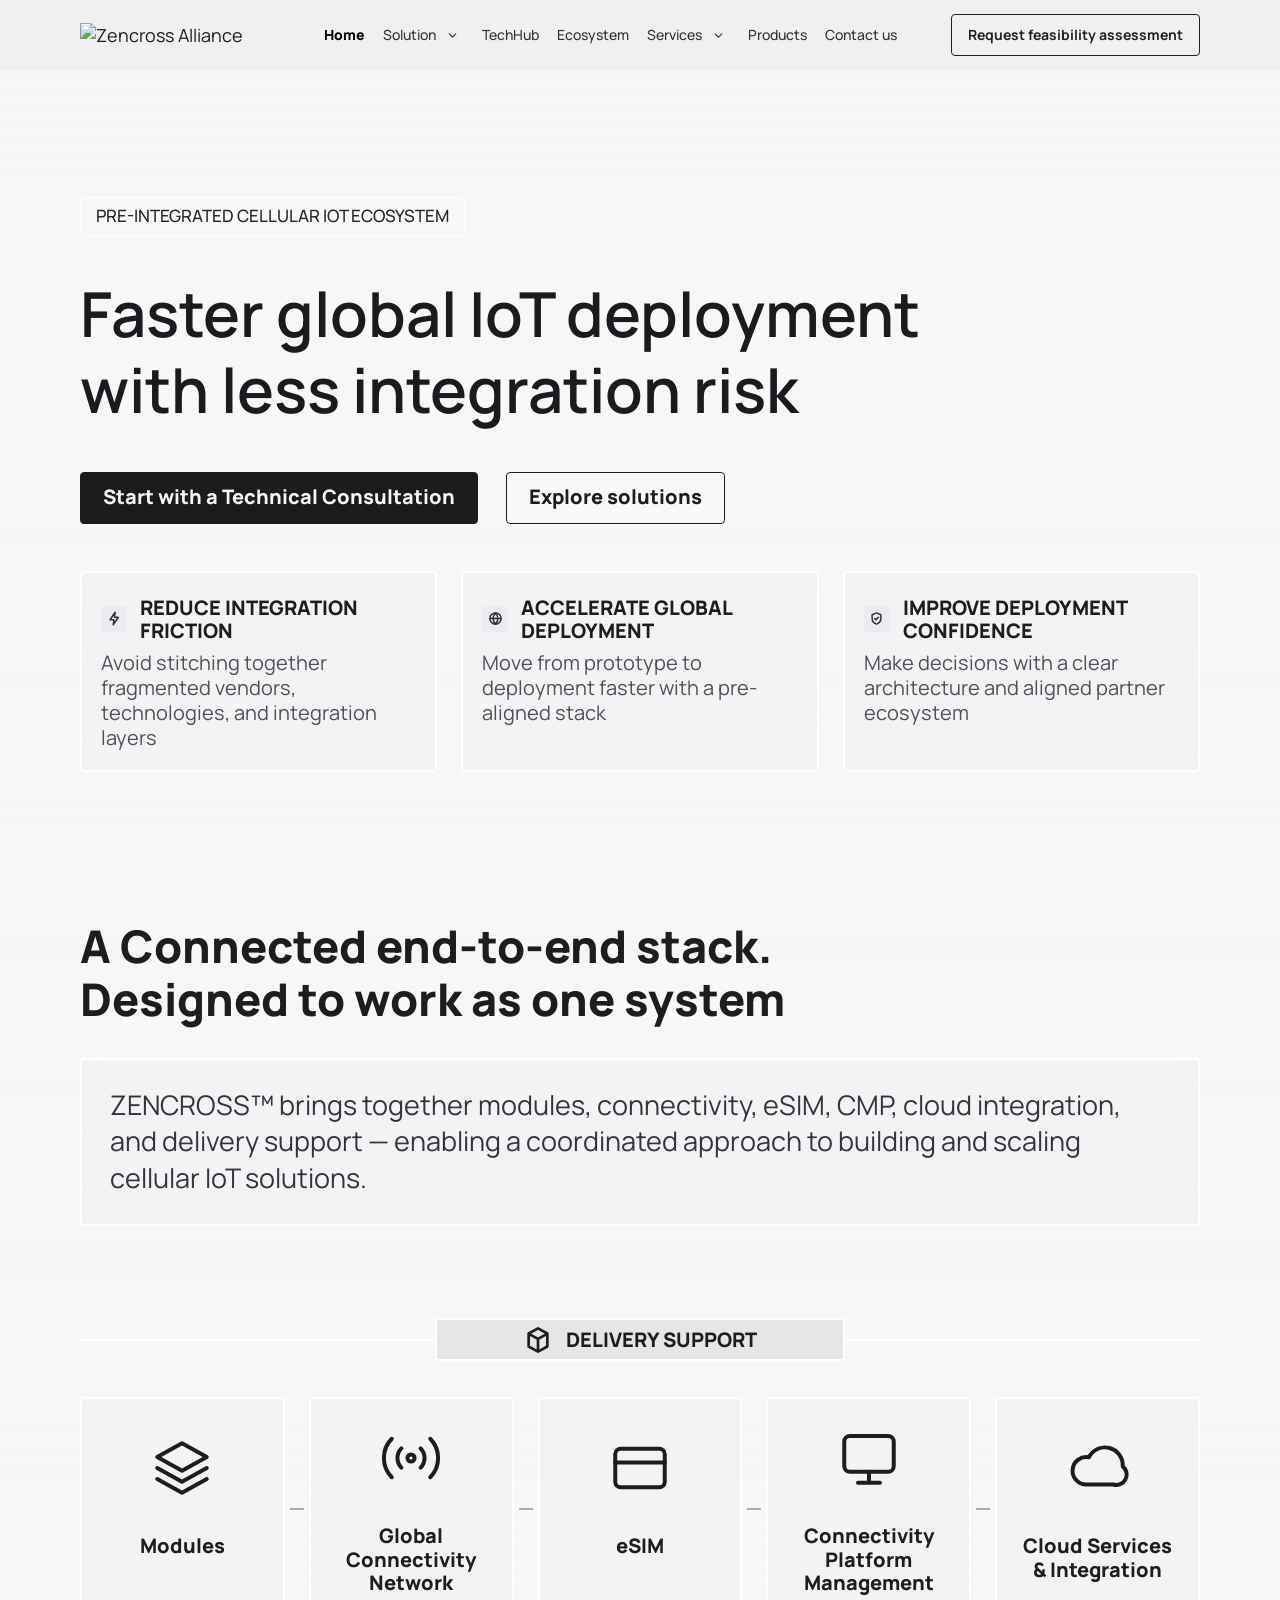
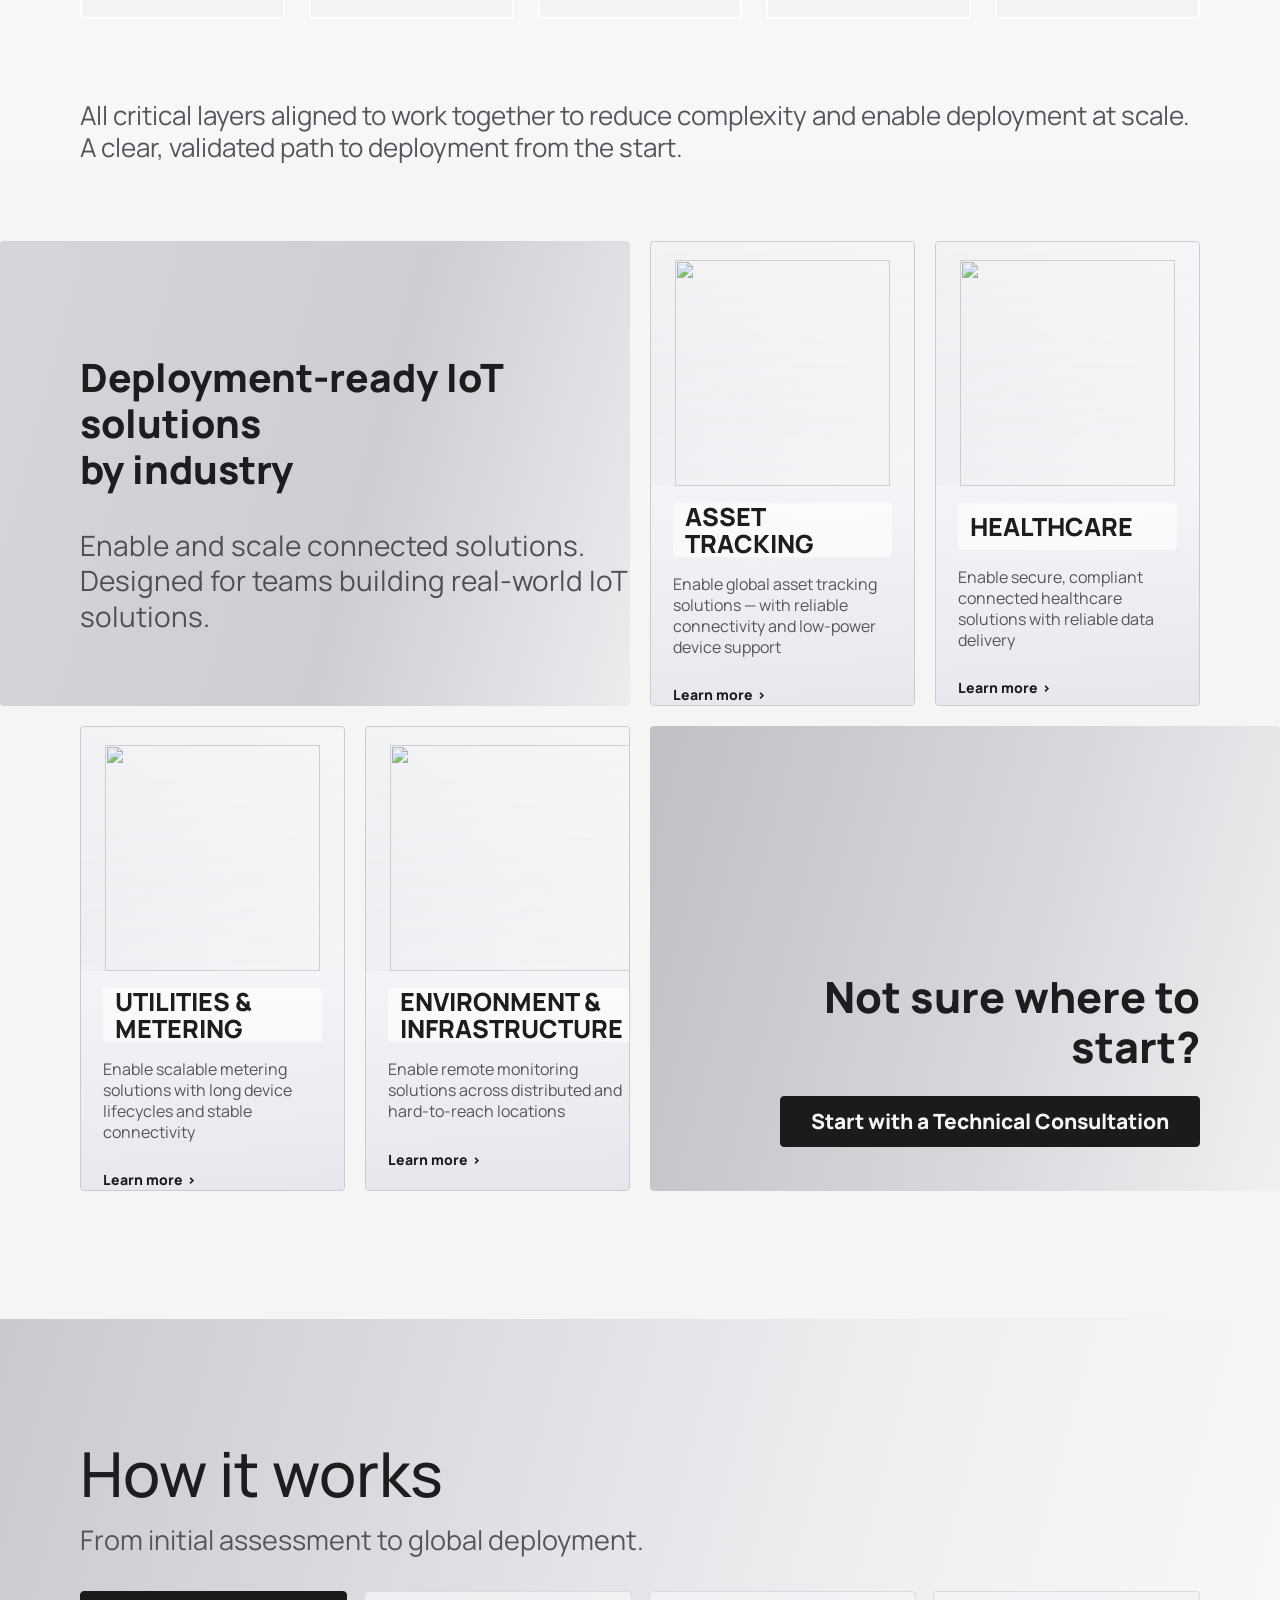
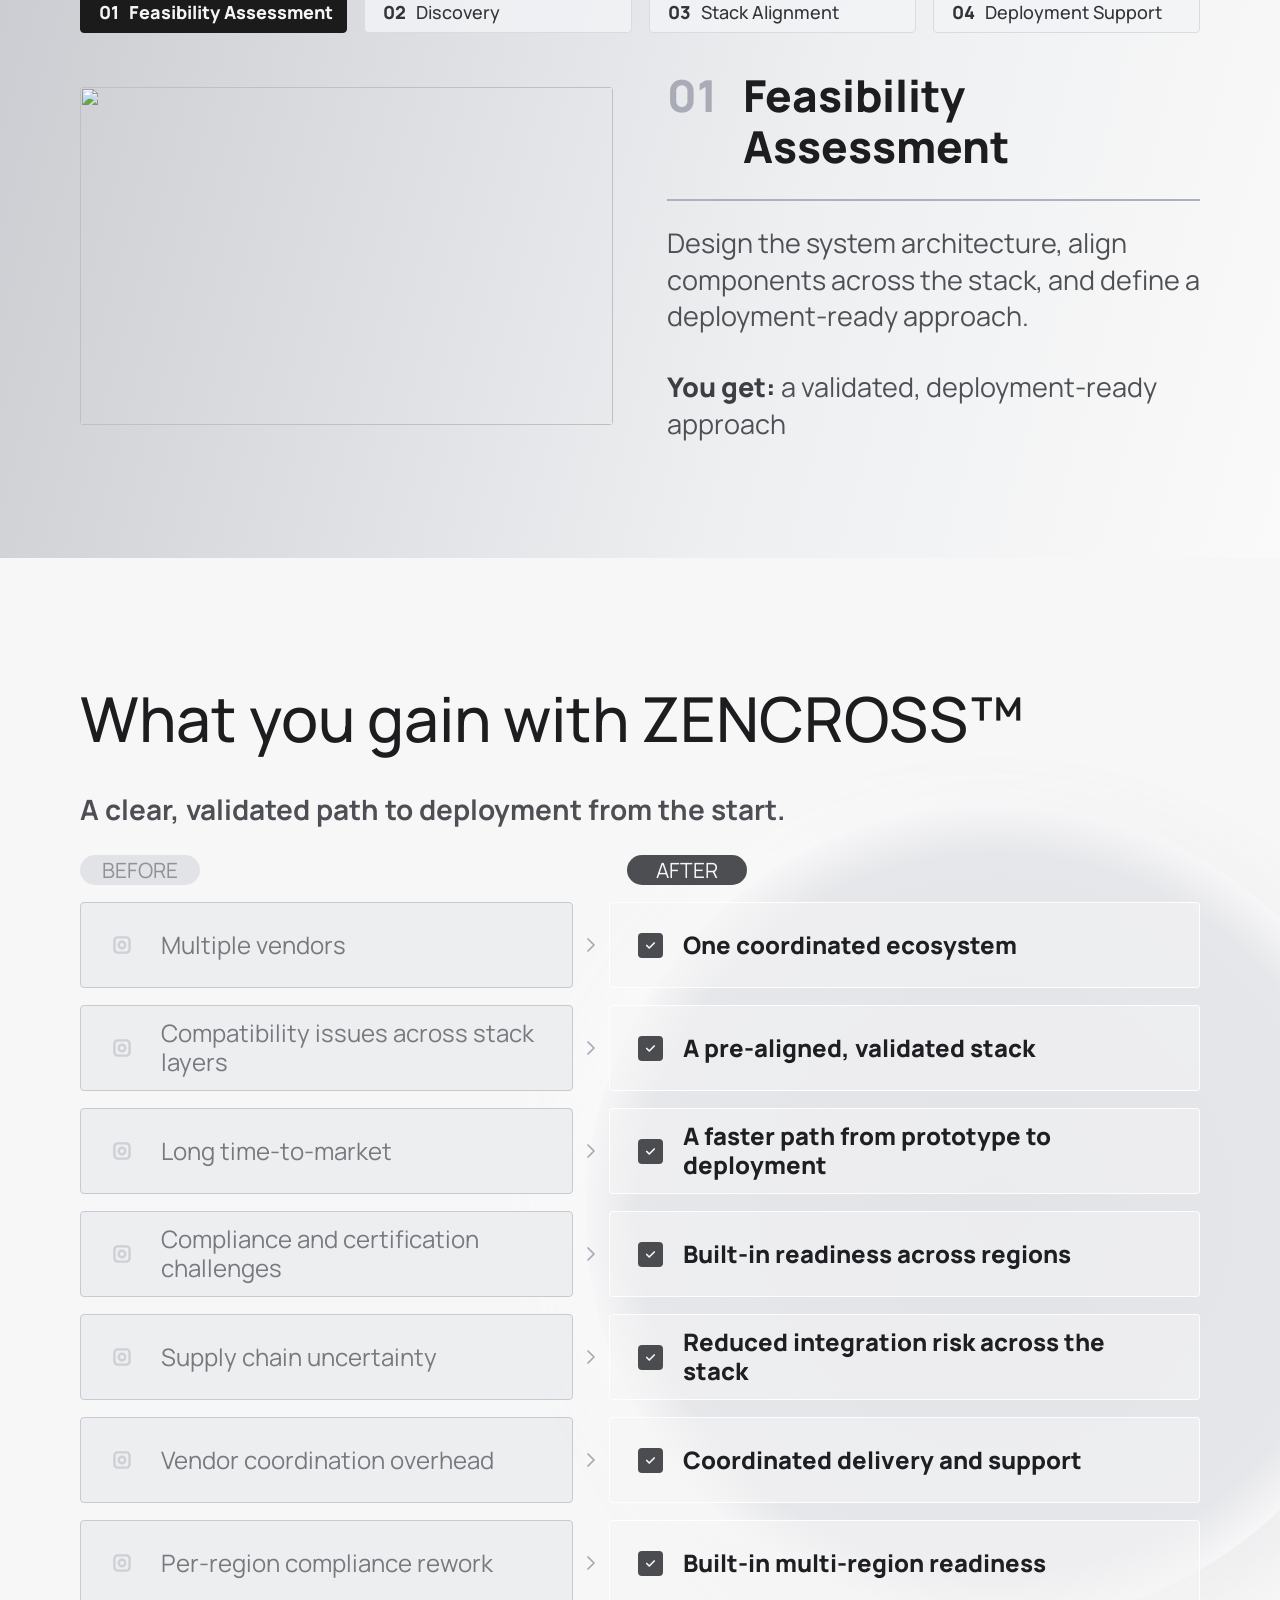
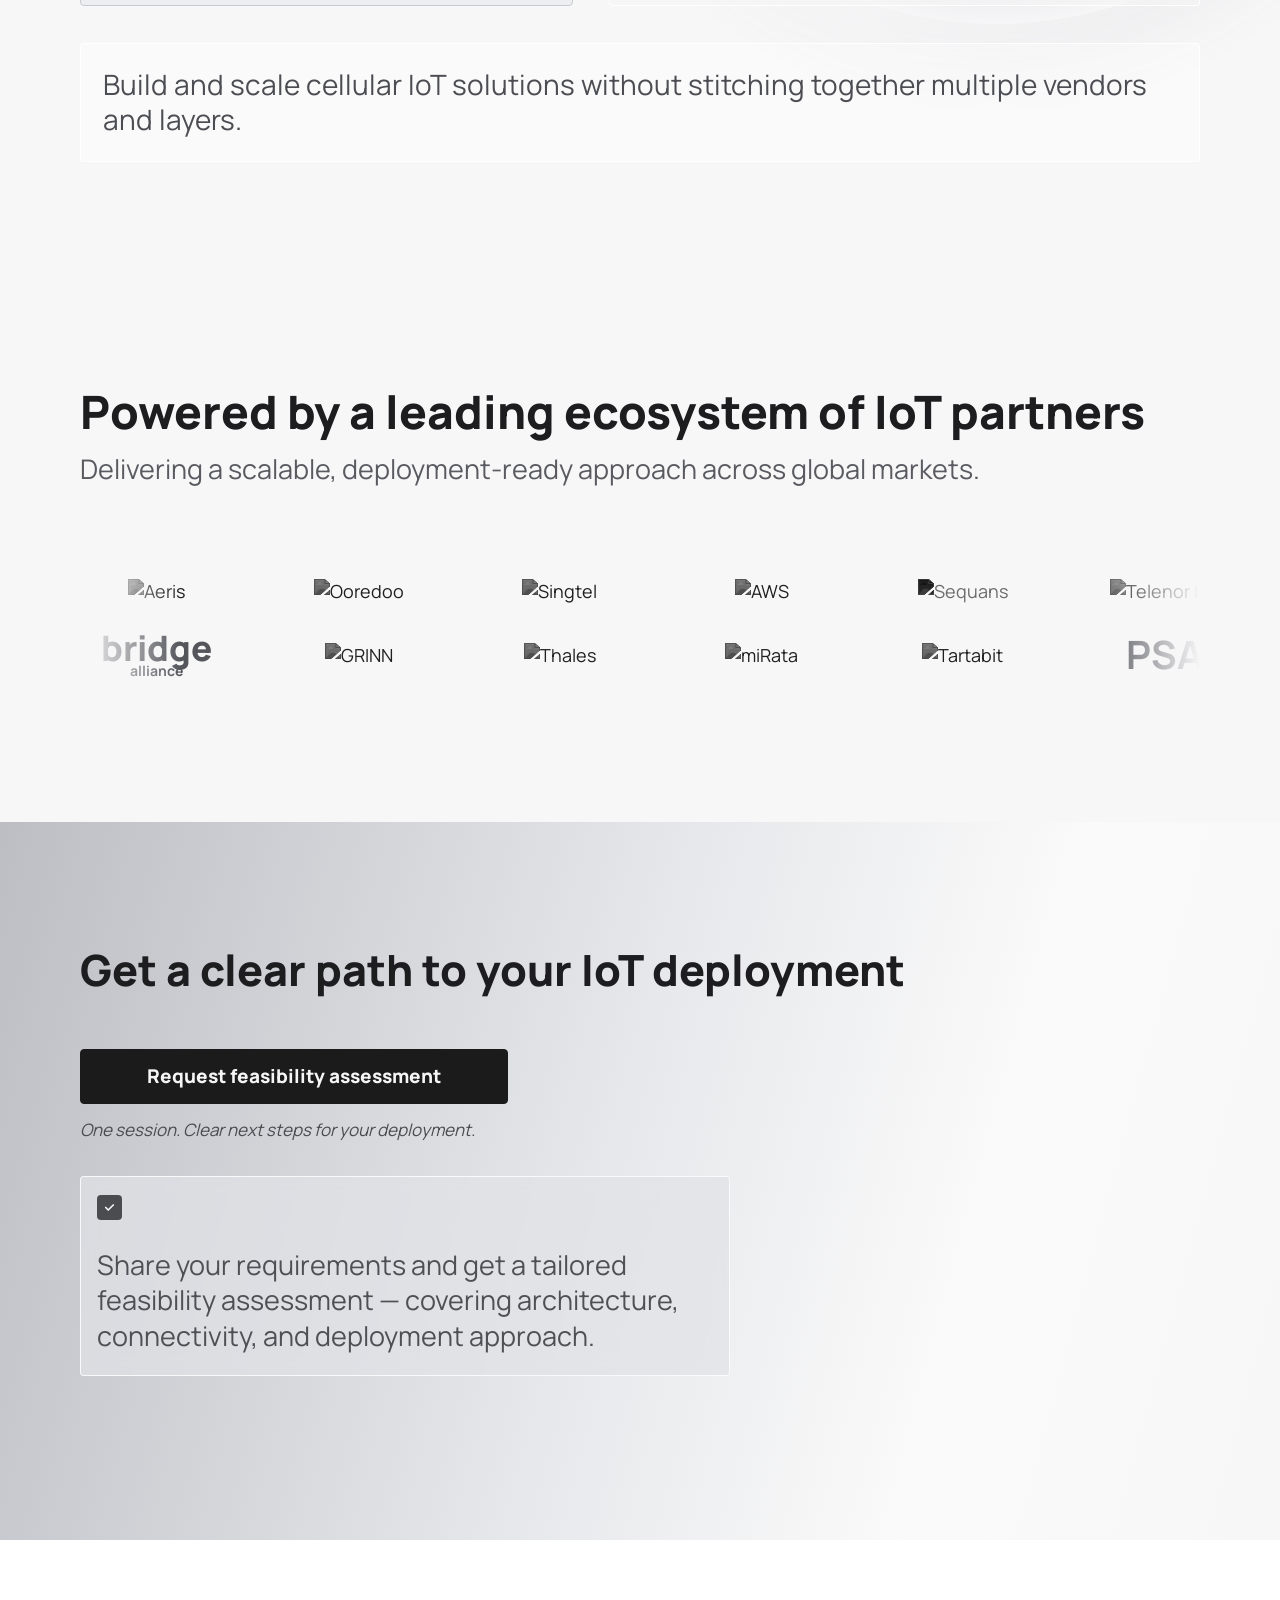
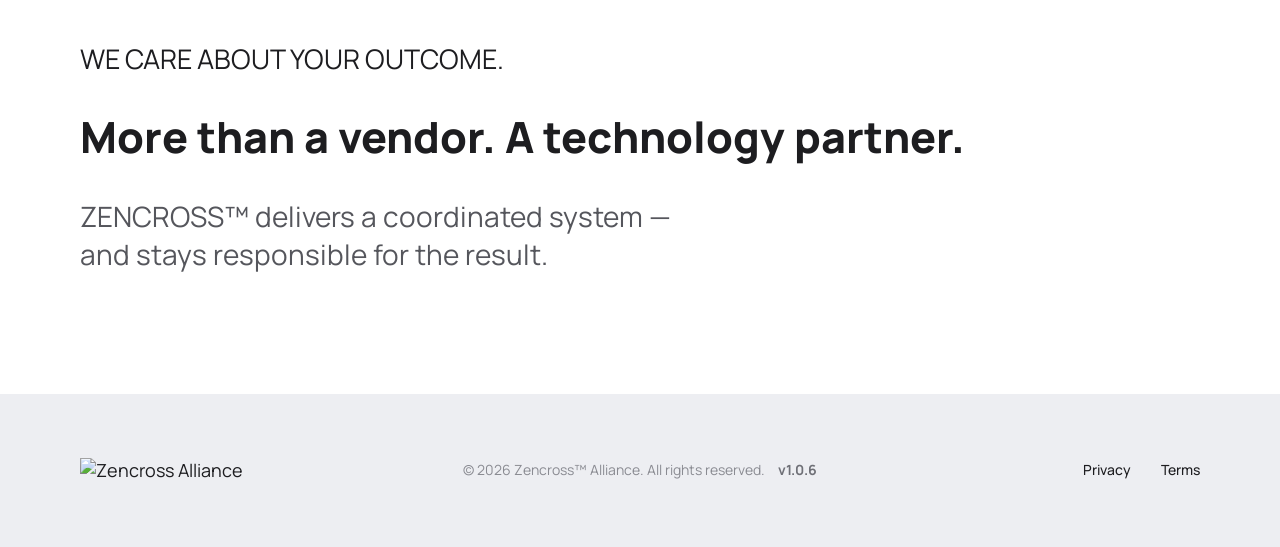
==== index.html @ 69fc6dbd "Add files via upload" ====
<!doctype html>
<html lang="en">
  <head>
    <meta charset="utf-8">
    <meta name="viewport" content="width=device-width, initial-scale=1">
    <title>Zencross Alliance</title>
    <meta
      name="description"
      content="Pre-integrated cellular IoT ecosystem for faster global deployment with less integration risk."
    >
    <link rel="preconnect" href="https://fonts.googleapis.com">
    <link rel="preconnect" href="https://fonts.gstatic.com" crossorigin>
    <link
      href="https://fonts.googleapis.com/css2?family=Manrope:wght@400;500;600;700;800&display=swap"
      rel="stylesheet"
    >
    <link rel="icon" type="image/png" href="images/favicon.fb209ea31b.png">
    <link rel="apple-touch-icon" href="images/favicon.fb209ea31b.png">
    <link rel="stylesheet" href="styles.e7c7b05d5d.css">
  </head>
  <body>
    <svg class="svg-sprite" aria-hidden="true" focusable="false">
      <symbol id="icon-chevron-down" viewBox="0 0 24 24">
        <path d="m6 9 6 6 6-6"></path>
      </symbol>
      <symbol id="icon-chevron-right" viewBox="0 0 24 24">
        <path d="m9 18 6-6-6-6"></path>
      </symbol>
      <symbol id="icon-bolt" viewBox="0 0 24 24">
        <path d="M13 2 5 14h6l-1 8 8-12h-6l1-8Z"></path>
      </symbol>
      <symbol id="icon-globe" viewBox="0 0 24 24">
        <circle cx="12" cy="12" r="9"></circle>
        <path d="M3 12h18M12 3c2.5 2.5 3.7 5.5 3.7 9S14.5 18.5 12 21c-2.5-2.5-3.7-5.5-3.7-9S9.5 5.5 12 3Z"></path>
      </symbol>
      <symbol id="icon-shield-check" viewBox="0 0 24 24">
        <path d="M12 3 19 6v6c0 4.4-2.8 7.5-7 9-4.2-1.5-7-4.6-7-9V6l7-3Z"></path>
        <path d="m9 12 2 2 4-4"></path>
      </symbol>
      <symbol id="icon-package" viewBox="0 0 24 24">
        <path d="m12 2 8 4.4v11.2L12 22l-8-4.4V6.4L12 2Z"></path>
        <path d="m4.5 7 7.5 4 7.5-4M12 11v10"></path>
      </symbol>
      <symbol id="icon-layers" viewBox="0 0 24 24">
        <path d="m12 3 9 5-9 5-9-5 9-5Z"></path>
        <path d="m3 12 9 5 9-5M3 16l9 5 9-5"></path>
      </symbol>
      <symbol id="icon-radio" viewBox="0 0 24 24">
        <path d="M8.5 8.5a5 5 0 0 0 0 7M15.5 8.5a5 5 0 0 1 0 7"></path>
        <path d="M5 5a10 10 0 0 0 0 14M19 5a10 10 0 0 1 0 14"></path>
        <circle cx="12" cy="12" r="1.3"></circle>
      </symbol>
      <symbol id="icon-card" viewBox="0 0 24 24">
        <rect x="3" y="5" width="18" height="14" rx="2"></rect>
        <path d="M3 10h18"></path>
      </symbol>
      <symbol id="icon-monitor" viewBox="0 0 24 24">
        <rect x="3" y="4" width="18" height="13" rx="2"></rect>
        <path d="M8 21h8M12 17v4"></path>
      </symbol>
      <symbol id="icon-cloud" viewBox="0 0 24 24">
        <path d="M17.5 18H8a5 5 0 1 1 .7-9.9A6.5 6.5 0 0 1 21 11.4 3.8 3.8 0 0 1 17.5 18Z"></path>
      </symbol>
      <symbol id="icon-check" viewBox="0 0 24 24">
        <path d="m6 12 4 4 8-8"></path>
      </symbol>
      <symbol id="icon-dot" viewBox="0 0 24 24">
        <rect x="5" y="5" width="14" height="14" rx="3"></rect>
        <circle cx="12" cy="12" r="3"></circle>
      </symbol>
    </svg>

    <header class="site-header">
      <div class="site-header__inner section-shell">
        <a class="brand" href="index.html" aria-label="Zencross Alliance home">
          <img src="images/a8db0850adeccb40d1b2ed8dbd5f8a7fbaae8c16-73cA2Af9.bd959b4462.png" alt="Zencross Alliance">
        </a>
        <nav class="main-nav" aria-label="Primary navigation">
          <a class="is-active" href="index.html">Home</a>
          <div class="nav-dropdown">
            <a class="nav-dropdown__link" href="verticals.html">Solution</a>
            <button class="nav-dropdown__toggle" type="button" aria-expanded="false" aria-label="Open Solution submenu">
              <svg class="icon icon--tiny"><use href="#icon-chevron-down"></use></svg>
            </button>
            <div class="nav-dropdown__menu" aria-label="Solution sections">
              <a href="verticals.html#asset-tracking">Asset Tracking</a>
              <a href="verticals.html#healthcare">Healthcare</a>
              <a href="verticals.html#utilities-metering">Utilities &amp; Metering</a>
              <a href="verticals.html#environment-infrastructure">Environment &amp; Infrastructure</a>
            </div>
          </div>
          <a href="techhub.html">TechHub</a>
          <a href="ecosystem.html">Ecosystem</a>
          <div class="nav-dropdown">
            <a class="nav-dropdown__link" href="services.html">Services</a>
            <button class="nav-dropdown__toggle" type="button" aria-expanded="false" aria-label="Open Services submenu">
              <svg class="icon icon--tiny"><use href="#icon-chevron-down"></use></svg>
            </button>
            <div class="nav-dropdown__menu" aria-label="Services sections">
              <a href="services.html#service-feasibility">Feasibility Assessment</a>
              <a href="services.html#service-discovery">Discovery Call</a>
              <a href="services.html#service-consultation">Consultation</a>
              <a href="services.html#services-choose">How to Choose</a>
            </div>
          </div>
          <a href="products.html">Products</a>
          <a href="contact.html">Contact us</a>
        </nav>
        <a class="button button--ghost site-header__cta" href="contact.html#assessment-intake">
          Request feasibility assessment
        </a>
      </div>
    </header>

    <main>
      <section class="hero-stack" aria-label="Zencross overview">
        <canvas class="hero-ripple-canvas" data-ripple-src="images/hero-surface.f8901c4d73.webp" aria-hidden="true"></canvas>
        <script id="hero-ripple-texture" type="application/json">"[data-uri]"</script>
        <div class="hero section-shell">
          <p class="eyebrow">PRE-INTEGRATED CELLULAR IOT ECOSYSTEM</p>
          <h1>Faster global IoT deployment<br>with less integration risk</h1>
          <div class="hero__actions">
            <a class="button button--dark" href="contact.html#assessment-intake">Start with a Technical Consultation</a>
            <a class="button button--light" href="#solutions">Explore solutions</a>
          </div>

          <div class="benefit-grid" aria-label="Key advantages">
            <article class="glass-card benefit-card">
              <div class="card-title">
                <span class="icon-box"><svg class="icon"><use href="#icon-bolt"></use></svg></span>
                <h2>Reduce integration friction</h2>
              </div>
              <p>Avoid stitching together fragmented vendors, technologies, and integration layers</p>
            </article>
            <article class="glass-card benefit-card">
              <div class="card-title">
                <span class="icon-box"><svg class="icon"><use href="#icon-globe"></use></svg></span>
                <h2>Accelerate global deployment</h2>
              </div>
              <p>Move from prototype to deployment faster with a pre-aligned stack</p>
            </article>
            <article class="glass-card benefit-card">
              <div class="card-title">
                <span class="icon-box"><svg class="icon"><use href="#icon-shield-check"></use></svg></span>
                <h2>Improve deployment confidence</h2>
              </div>
              <p>Make decisions with a clear architecture and aligned partner ecosystem</p>
            </article>
          </div>
        </div>

        <div class="stack section-shell">
          <h2 class="section-title stack__title">A Connected end-to-end stack. Designed to work as one system</h2>
          <p class="glass-card stack__summary">
            ZENCROSS&trade; brings together modules, connectivity, eSIM, CMP, cloud integration,
            and delivery support &mdash; enabling a coordinated approach to building and scaling
            cellular IoT solutions.
          </p>

          <div class="delivery-line">
            <span></span>
            <div class="delivery-line__label">
              <svg class="icon"><use href="#icon-package"></use></svg>
              Delivery Support
            </div>
            <span></span>
          </div>

          <div class="layer-grid" aria-label="Zencross stack layers">
            <article class="glass-card layer-card">
              <svg class="icon layer-card__icon"><use href="#icon-layers"></use></svg>
              <h3>Modules</h3>
            </article>
            <article class="glass-card layer-card">
              <svg class="icon layer-card__icon"><use href="#icon-radio"></use></svg>
              <h3>Global Connectivity Network</h3>
            </article>
            <article class="glass-card layer-card">
              <svg class="icon layer-card__icon"><use href="#icon-card"></use></svg>
              <h3>eSIM</h3>
            </article>
            <article class="glass-card layer-card">
              <svg class="icon layer-card__icon"><use href="#icon-monitor"></use></svg>
              <h3>Connectivity Platform Management</h3>
            </article>
            <article class="glass-card layer-card">
              <svg class="icon layer-card__icon"><use href="#icon-cloud"></use></svg>
              <h3>Cloud Services &amp; Integration</h3>
            </article>
          </div>

          <p class="stack__note">
            All critical layers aligned to work together to reduce complexity and enable deployment at scale.<br>
            A clear, validated path to deployment from the start.
          </p>
        </div>
      </section>

      <section class="solutions" id="solutions" aria-labelledby="solutions-title">
        <div class="section-shell solutions__grid">
          <article class="solution-lead">
            <div>
              <h2 id="solutions-title">Deployment-ready IoT solutions<br>by industry</h2>
              <p>Enable and scale connected solutions. Designed for teams building real-world IoT solutions.</p>
            </div>
          </article>

          <a class="industry-card industry-card--asset" href="verticals.html#asset-tracking" aria-label="Learn more about Asset Tracking">
            <img src="images/industry-asset-tracking.7d25f41a36.webp" alt="">
            <div class="industry-card__body">
              <h3>Asset Tracking</h3>
              <p>Enable global asset tracking solutions &mdash; with reliable connectivity and low-power device support</p>
              <span class="industry-card__link">Learn more <span aria-hidden="true">&rsaquo;</span></span>
            </div>
          </a>

          <a class="industry-card" href="verticals.html#healthcare" aria-label="Learn more about Healthcare">
            <img src="images/industry-healthcare.d2625a8fd7.webp" alt="">
            <div class="industry-card__body">
              <h3>Healthcare</h3>
              <p>Enable secure, compliant connected healthcare solutions with reliable data delivery</p>
              <span class="industry-card__link">Learn more <span aria-hidden="true">&rsaquo;</span></span>
            </div>
          </a>

          <a class="industry-card" href="verticals.html#utilities-metering" aria-label="Learn more about Utilities and Metering">
            <img src="images/industry-utilities-metering.812707f463.webp" alt="">
            <div class="industry-card__body">
              <h3>Utilities &amp; Metering</h3>
              <p>Enable scalable metering solutions with long device lifecycles and stable connectivity</p>
              <span class="industry-card__link">Learn more <span aria-hidden="true">&rsaquo;</span></span>
            </div>
          </a>

          <a class="industry-card" href="verticals.html#environment-infrastructure" aria-label="Learn more about Environment and Infrastructure">
            <img src="images/industry-environment-infrastructure.ddd53632a3.webp" alt="">
            <div class="industry-card__body">
              <h3>Environment &amp; Infrastructure</h3>
              <p>Enable remote monitoring solutions across distributed and hard-to-reach locations</p>
              <span class="industry-card__link">Learn more <span aria-hidden="true">&rsaquo;</span></span>
            </div>
          </a>

          <aside class="solution-cta">
            <h3>Not sure where to start?</h3>
            <a class="button button--dark" href="contact.html#assessment-intake">Start with a Technical Consultation</a>
          </aside>
        </div>
      </section>

      <section class="process" aria-labelledby="process-title">
        <div class="section-shell">
          <h2 id="process-title">How it works</h2>
          <p class="process__lead">From initial assessment to global deployment.</p>

          <div class="process-tabs" role="tablist" aria-label="Deployment process">
            <button class="process-tab is-active" type="button" role="tab" aria-selected="true" data-step="1">
              <span>01</span> Feasibility Assessment
            </button>
            <svg class="icon process-tabs__arrow"><use href="#icon-chevron-right"></use></svg>
            <button class="process-tab" type="button" role="tab" aria-selected="false" data-step="2">
              <span>02</span> Discovery
            </button>
            <svg class="icon process-tabs__arrow"><use href="#icon-chevron-right"></use></svg>
            <button class="process-tab" type="button" role="tab" aria-selected="false" data-step="3">
              <span>03</span> Stack Alignment
            </button>
            <svg class="icon process-tabs__arrow"><use href="#icon-chevron-right"></use></svg>
            <button class="process-tab" type="button" role="tab" aria-selected="false" data-step="4">
              <span>04</span> Deployment Support
            </button>
          </div>

          <div class="process-detail">
            <img src="images/process-objects.368e1d88dc.webp" alt="">
            <div class="process-panels">
              <article class="process-panel is-active" data-panel="1">
                <h3><span>01</span> Feasibility Assessment</h3>
                <p>Design the system architecture, align components across the stack, and define a deployment-ready approach.</p>
                <p><strong>You get:</strong> a validated, deployment-ready approach</p>
              </article>
              <article class="process-panel" data-panel="2" hidden>
                <h3><span>02</span> Discovery</h3>
                <p>Map requirements, regions, certifications, platform dependencies, and operating constraints before solution assembly.</p>
                <p><strong>You get:</strong> a clear requirement baseline for the full stack</p>
              </article>
              <article class="process-panel" data-panel="3" hidden>
                <h3><span>03</span> Stack Alignment</h3>
                <p>Coordinate modules, connectivity, eSIM, cloud, and management layers into one coherent deployment path.</p>
                <p><strong>You get:</strong> a pre-aligned ecosystem ready for execution</p>
              </article>
              <article class="process-panel" data-panel="4" hidden>
                <h3><span>04</span> Deployment Support</h3>
                <p>Move from decision to launch with coordinated delivery, partner routing, and rollout support across target regions.</p>
                <p><strong>You get:</strong> guided execution from assessment to deployment</p>
              </article>
            </div>
          </div>
        </div>
      </section>

      <section class="gains" aria-labelledby="gains-title">
        <div class="section-shell gains__inner">
          <h2 id="gains-title">What you gain with ZENCROSS&trade;</h2>
          <p class="gains__lead">A clear, validated path to deployment from the start.</p>

          <div class="comparison" aria-label="Before and after comparison">
            <div class="comparison__label comparison__label--before">Before</div>
            <div class="comparison__label comparison__label--after">After</div>

            <div class="compare-row">
              <div class="compare-item compare-item--before">
                <svg class="icon compare-item__mark"><use href="#icon-dot"></use></svg>
                Multiple vendors
              </div>
              <svg class="icon compare-row__arrow"><use href="#icon-chevron-right"></use></svg>
              <div class="compare-item compare-item--after">
                <span class="check-box"><svg class="icon"><use href="#icon-check"></use></svg></span>
                One coordinated ecosystem
              </div>
            </div>

            <div class="compare-row">
              <div class="compare-item compare-item--before">
                <svg class="icon compare-item__mark"><use href="#icon-dot"></use></svg>
                Compatibility issues across stack layers
              </div>
              <svg class="icon compare-row__arrow"><use href="#icon-chevron-right"></use></svg>
              <div class="compare-item compare-item--after">
                <span class="check-box"><svg class="icon"><use href="#icon-check"></use></svg></span>
                A pre-aligned, validated stack
              </div>
            </div>

            <div class="compare-row">
              <div class="compare-item compare-item--before">
                <svg class="icon compare-item__mark"><use href="#icon-dot"></use></svg>
                Long time-to-market
              </div>
              <svg class="icon compare-row__arrow"><use href="#icon-chevron-right"></use></svg>
              <div class="compare-item compare-item--after">
                <span class="check-box"><svg class="icon"><use href="#icon-check"></use></svg></span>
                A faster path from prototype to deployment
              </div>
            </div>

            <div class="compare-row">
              <div class="compare-item compare-item--before">
                <svg class="icon compare-item__mark"><use href="#icon-dot"></use></svg>
                Compliance and certification challenges
              </div>
              <svg class="icon compare-row__arrow"><use href="#icon-chevron-right"></use></svg>
              <div class="compare-item compare-item--after">
                <span class="check-box"><svg class="icon"><use href="#icon-check"></use></svg></span>
                Built-in readiness across regions
              </div>
            </div>

            <div class="compare-row">
              <div class="compare-item compare-item--before">
                <svg class="icon compare-item__mark"><use href="#icon-dot"></use></svg>
                Supply chain uncertainty
              </div>
              <svg class="icon compare-row__arrow"><use href="#icon-chevron-right"></use></svg>
              <div class="compare-item compare-item--after">
                <span class="check-box"><svg class="icon"><use href="#icon-check"></use></svg></span>
                Reduced integration risk across the stack
              </div>
            </div>

            <div class="compare-row">
              <div class="compare-item compare-item--before">
                <svg class="icon compare-item__mark"><use href="#icon-dot"></use></svg>
                Vendor coordination overhead
              </div>
              <svg class="icon compare-row__arrow"><use href="#icon-chevron-right"></use></svg>
              <div class="compare-item compare-item--after">
                <span class="check-box"><svg class="icon"><use href="#icon-check"></use></svg></span>
                Coordinated delivery and support
              </div>
            </div>

            <div class="compare-row">
              <div class="compare-item compare-item--before">
                <svg class="icon compare-item__mark"><use href="#icon-dot"></use></svg>
                Per-region compliance rework
              </div>
              <svg class="icon compare-row__arrow"><use href="#icon-chevron-right"></use></svg>
              <div class="compare-item compare-item--after">
                <span class="check-box"><svg class="icon"><use href="#icon-check"></use></svg></span>
                Built-in multi-region readiness
              </div>
            </div>
          </div>

          <p class="gains__summary">
            Build and scale cellular IoT solutions without stitching together multiple vendors and layers.
          </p>
        </div>
      </section>

      <section class="ecosystem" id="ecosystem" aria-labelledby="ecosystem-title">
        <div class="section-shell">
          <h2 id="ecosystem-title">Powered by a leading ecosystem of IoT partners</h2>
          <p>Delivering a scalable, deployment-ready approach across global markets.</p>

          <div class="partner-marquee" aria-label="Partner ecosystem">
            <ul class="partner-grid">
              <li><img src="images/f1d3aba287111fe16b0bd13a0281e5b9c2f3925b-B0FGPva3.6b44c8786c.png" alt="Aeris"></li>
              <li class="partner-word partner-word--bridge"><span>bridge</span><small>alliance</small></li>
              <li><img src="images/ef6376434dd243ee753cccb96e86e4a07b862df9-CNCmeGQi.0d42750b40.png" alt="Ooredoo"></li>
              <li><img src="images/d9491509bb426616330ff1bd34c70c8a1ddb8aa6-B9MBwxk2.22f662d3f8.png" alt="GRINN"></li>
              <li><img src="images/a8f1764b82ee0b5441c2afe1c856c8869d4c3976-C6xQBXdw.b4334b5d3f.png" alt="Singtel"></li>
              <li><img src="images/f27771348a82d8f48b825143047ca6e91b2f12e8-Czi2yhrV.ec7a71ed74.png" alt="Thales"></li>
              <li><img src="images/21968b8249b9f66140d61035a71bb2ef80d58a27-DZQUqBPl.9c2ac18cbd.png" alt="AWS"></li>
              <li><img src="images/034505e3e9c8795d345e43cd8920cfc2802b8d6c-DrcZD1OD.386e47546b.png" alt="miRata"></li>
              <li><img class="partner-logo--sequans" src="images/68966d95ebb189eaa0d587efa3a70118aa7f1f7d-CwtBDJV7.094e12f7e4.png" alt="Sequans"></li>
              <li><img src="images/9707b62220c6e498bfc83218f44a7fea2703859d-DN6c4S3V.9054c08a9f.png" alt="Tartabit"></li>
              <li><img src="images/dc5ee4d21451610cd1f81a01737dbd437d120d0e-DqXoZOoe.45ea5d19bc.png" alt="Telenor IoT"></li>
              <li class="partner-word partner-word--psa">PSA</li>
            </ul>
          </div>
        </div>
      </section>

      <section class="assessment" id="assessment" aria-labelledby="assessment-title">
        <img
          class="assessment__media"
          src="images/assessment-path.81565d3b14.webp"
          alt=""
        >
        <div class="section-shell assessment__inner">
          <h2 id="assessment-title">Get a clear path to your IoT deployment</h2>
          <a class="button button--dark assessment__button" href="contact.html#assessment-intake">Request feasibility assessment</a>
          <p class="assessment__caption">One session. Clear next steps for your deployment.</p>
          <div class="assessment__panel">
            <span class="check-box"><svg class="icon"><use href="#icon-check"></use></svg></span>
            <p>
              Share your requirements and get a tailored feasibility assessment
              &mdash; covering architecture, connectivity, and deployment approach.
            </p>
          </div>
        </div>
      </section>

      <section class="partner-promise" id="contact" aria-labelledby="promise-title">
        <div class="section-shell partner-promise__inner">
          <p class="partner-promise__kicker">We care about your outcome.</p>
          <h2 id="promise-title">More than a vendor. A technology partner.</h2>
          <p>ZENCROSS&trade; delivers a coordinated system &mdash;<br>and stays responsible for the result.</p>
        </div>
      </section>
    </main>

    <footer class="site-footer">
      <div class="section-shell site-footer__inner">
        <img src="images/fce45d0a20eead5daaf7659a6a120ed67c2400b0-C3vxxQ8u.fb635e34e4.png" alt="Zencross Alliance">
        <p>&copy; 2026 Zencross&trade; Alliance. All rights reserved. <span class="site-version">v1.0.6</span></p>
        <nav aria-label="Footer navigation">
          <a href="privacy.html">Privacy</a>
          <a href="terms.html">Terms</a>
        </nav>
      </div>
    </footer>

    <script src="script.bbac9ffeda.js"></script>
  </body>
</html>
---- styles.e7c7b05d5d.css ----
:root {
  --font-main: "Manrope", "Segoe UI", Arial, sans-serif;
  --page-max: 1370px;
  --page-pad: 28px;
  --shell-gutter: max(var(--page-pad), calc((100vw - var(--page-max)) / 2));
  --text: #1d1d20;
  --text-soft: #55565d;
  --text-muted: #7a7b81;
  --line: #c7c9d1;
  --line-strong: rgba(255, 255, 255, 0.92);
  --glass: rgba(239, 240, 243, 0.58);
  --glass-strong: rgba(255, 255, 255, 0.5);
  --black: #1b1b1c;
  --white: #f5f5f5;
  --soft-page: #f5f5f6;
  --soft-panel: #e8e9ed;
  --radius: 4px;
  --shadow-soft: 0 22px 70px rgba(52, 54, 60, 0.12);
  --shadow-hover: 0 18px 48px rgba(52, 54, 60, 0.16);
  --ease-out: cubic-bezier(0.22, 1, 0.36, 1);
  --motion-fast: 180ms;
  --motion-mid: 360ms;
  --internal-hero-background:
    linear-gradient(180deg, rgba(247, 247, 248, 0.26) 0%, rgba(247, 247, 248, 0.9) 82%, #f7f7f8 100%),
    url("images/hero-surface.f8901c4d73.webp") 58% top / cover no-repeat;
  --internal-hero-fade: linear-gradient(180deg, rgba(247, 247, 248, 0) 0%, #f7f7f8 100%);
}

* {
  box-sizing: border-box;
}

html {
  scroll-behavior: smooth;
  scroll-padding-top: 86px;
}

body {
  margin: 0;
  min-width: 320px;
  color: var(--text);
  background: var(--soft-page);
  font-family: var(--font-main);
  font-size: 18px;
  line-height: 1.35;
  letter-spacing: 0;
  overflow-x: hidden;
}

button,
input,
textarea,
select {
  font: inherit;
}

button,
a {
  color: inherit;
}

a {
  text-decoration: none;
}

img {
  display: block;
  max-width: 100%;
}

.svg-sprite {
  position: absolute;
  width: 0;
  height: 0;
  overflow: hidden;
}

.icon {
  width: 1em;
  height: 1em;
  fill: none;
  stroke: currentColor;
  stroke-linecap: round;
  stroke-linejoin: round;
  stroke-width: 2;
}

.icon--tiny {
  width: 13px;
  height: 13px;
  stroke-width: 2.2;
}

.section-shell {
  width: min(100% - (var(--page-pad) * 2), var(--page-max));
  margin-inline: auto;
}

.button {
  display: inline-flex;
  align-items: center;
  justify-content: center;
  min-height: 51px;
  border: 1px solid currentColor;
  border-radius: var(--radius);
  padding: 0 22px;
  font-weight: 800;
  line-height: 1.12;
  text-align: center;
  transition:
    background-color var(--motion-fast) ease,
    border-color var(--motion-fast) ease,
    box-shadow var(--motion-fast) ease,
    color var(--motion-fast) ease,
    transform var(--motion-fast) var(--ease-out);
}

.button:hover {
  box-shadow: 0 12px 26px rgba(35, 36, 40, 0.14);
  transform: translateY(-2px);
}

.button--dark {
  color: var(--white);
  background: var(--black);
  border-color: var(--black);
}

.button--dark:hover {
  background: #2f3032;
  border-color: #2f3032;
}

.button--light,
.button--ghost {
  color: var(--text);
  background: rgba(255, 255, 255, 0.22);
}

.button--light:hover,
.button--ghost:hover {
  background: rgba(255, 255, 255, 0.48);
}

.glass-card {
  border: 2px solid var(--line-strong);
  border-radius: var(--radius);
  background: var(--glass);
  backdrop-filter: blur(10px);
  box-shadow: inset 0 1px 0 rgba(255, 255, 255, 0.2);
  transition:
    background-color var(--motion-mid) ease,
    border-color var(--motion-mid) ease,
    box-shadow var(--motion-mid) ease,
    transform var(--motion-mid) var(--ease-out);
}

.section-title {
  margin: 0;
  font-size: 45px;
  line-height: 1.18;
  font-weight: 800;
  letter-spacing: 0;
}

.site-header {
  position: sticky;
  inset: 0 0 auto;
  z-index: 20;
  height: 70px;
  color: var(--text);
  background: rgba(235, 235, 237, 0.58);
  backdrop-filter: blur(13px);
  box-shadow: 0 0 0 rgba(35, 36, 40, 0);
  transition: background-color var(--motion-mid) ease, box-shadow var(--motion-mid) ease;
}

.site-header.is-scrolled {
  background: rgba(235, 235, 237, 0.82);
  box-shadow: 0 12px 38px rgba(55, 57, 64, 0.08);
}

.site-header__inner {
  height: 100%;
  display: grid;
  grid-template-columns: 240px 1fr auto;
  align-items: center;
  gap: 34px;
}

.brand img {
  width: 166px;
}

.main-nav {
  position: relative;
  display: flex;
  align-items: center;
  justify-content: center;
  gap: 30px;
  font-size: 15px;
  color: #323338;
  font-weight: 500;
}

.main-nav a,
.nav-dropdown__toggle {
  display: inline-flex;
  align-items: center;
  gap: 5px;
  min-height: 36px;
  transition: color var(--motion-fast) ease, transform var(--motion-fast) var(--ease-out);
}

.main-nav a:hover,
.nav-dropdown__toggle:hover {
  color: #000000;
  transform: translateY(-1px);
}

.main-nav a.is-active {
  color: #000000;
  font-weight: 800;
}

.nav-dropdown {
  position: relative;
  display: inline-flex;
  align-items: center;
  gap: 2px;
}

.nav-dropdown__link {
  padding-right: 2px;
}

.nav-dropdown__toggle {
  justify-content: center;
  width: 24px;
  min-width: 24px;
  border: 0;
  border-radius: var(--radius);
  padding: 0;
  color: inherit;
  background: transparent;
  cursor: pointer;
}

.nav-dropdown__toggle .icon {
  transition: transform var(--motion-fast) var(--ease-out);
}

.nav-dropdown.is-open .nav-dropdown__toggle .icon {
  transform: rotate(180deg);
}

.nav-dropdown__menu {
  position: absolute;
  top: calc(100% + 10px);
  left: 0;
  z-index: 30;
  display: grid;
  min-width: 250px;
  border: 1px solid rgba(198, 201, 211, 0.88);
  border-radius: var(--radius);
  padding: 8px;
  background: rgba(242, 243, 246, 0.96);
  box-shadow: 0 18px 42px rgba(40, 42, 48, 0.14);
  opacity: 0;
  visibility: hidden;
  transform: translate3d(0, -8px, 0);
  transition:
    opacity var(--motion-fast) ease,
    transform var(--motion-fast) var(--ease-out),
    visibility var(--motion-fast) ease;
}

.nav-dropdown__menu a {
  display: flex;
  min-height: 38px;
  border-radius: var(--radius);
  padding: 9px 11px;
  color: #33343a;
  font-size: 14px;
  line-height: 1.18;
  font-weight: 700;
  white-space: nowrap;
}

.nav-dropdown__menu a:hover {
  background: rgba(255, 255, 255, 0.76);
}

.nav-dropdown.is-open .nav-dropdown__menu {
  opacity: 1;
  visibility: visible;
  transform: translate3d(0, 0, 0);
}

.site-header__cta {
  min-height: 42px;
  min-width: 255px;
  padding-inline: 16px;
  border-color: #1f2024;
  background: rgba(255, 255, 255, 0.08);
  color: #202126;
  font-size: 14px;
  font-weight: 700;
}

.hero-stack {
  --hero-surface-background:
    linear-gradient(180deg, rgba(247, 247, 248, 0.32) 0%, rgba(247, 247, 248, 0.18) 31%, rgba(247, 247, 248, 0.7) 63%, rgba(247, 247, 248, 0.94) 84%, #f7f7f8 100%),
    url("images/hero-surface.f8901c4d73.webp") 54% top / cover no-repeat;
  --hero-ripple-origin-x: 78%;
  --hero-ripple-origin-y: 54%;
  position: relative;
  isolation: isolate;
  overflow: hidden;
  margin-top: -70px;
  min-height: 1687px;
  background: #f7f7f8;
}

.hero-stack::before,
.hero-stack::after {
  content: "";
  position: absolute;
  inset: 0;
  z-index: 0;
  pointer-events: none;
}

.hero-stack::before {
  background: var(--hero-surface-background);
  transform-origin: var(--hero-ripple-origin-x) var(--hero-ripple-origin-y);
  animation: hero-surface-breathe 14s ease-in-out infinite;
}

.hero-stack::after {
  content: none;
}

.hero-ripple-canvas {
  position: absolute;
  inset: 0;
  z-index: 0;
  display: block;
  width: 100%;
  height: 100%;
  opacity: 0;
  pointer-events: none;
}

.hero-stack.is-ripple-enhanced .hero-ripple-canvas {
  opacity: 0.96;
}

.hero-stack > .section-shell {
  position: relative;
  z-index: 1;
}

.hero {
  padding-top: 197px;
}

.eyebrow {
  display: inline-flex;
  align-items: center;
  min-height: 39px;
  margin: 0 0 40px;
  padding: 0 15px;
  border: 1px solid rgba(255, 255, 255, 0.92);
  border-radius: var(--radius);
  background: rgba(255, 255, 255, 0.16);
  color: #252529;
  font-size: 17px;
  font-weight: 500;
  text-transform: uppercase;
}

.hero h1 {
  max-width: 1160px;
  margin: 0;
  color: #1b1b1f;
  font-size: 73px;
  line-height: 1.23;
  font-weight: 600;
  letter-spacing: 0;
}

.hero__actions {
  display: flex;
  align-items: center;
  gap: 28px;
  margin-top: 43px;
}

.hero__actions .button {
  min-height: 52px;
  font-size: 20px;
}

.hero__actions .button--dark {
  min-width: 365px;
}

.hero__actions .button--light {
  min-width: 190px;
}

.benefit-grid {
  display: grid;
  grid-template-columns: repeat(3, 1fr);
  gap: 54px;
  margin-top: 47px;
}

.benefit-card {
  min-height: 147px;
  padding: 23px 19px 20px;
}

.benefit-card:hover,
.layer-card:hover,
.industry-card:hover,
.compare-item:hover,
.assessment__panel:hover {
  border-color: rgba(255, 255, 255, 0.98);
  box-shadow: var(--shadow-hover);
  transform: translateY(-5px);
}

.card-title {
  display: flex;
  align-items: center;
  gap: 13px;
  margin-bottom: 8px;
}

.icon-box {
  display: inline-flex;
  align-items: center;
  justify-content: center;
  flex: 0 0 auto;
  width: 26px;
  height: 26px;
  border-radius: var(--radius);
  background: rgba(231, 233, 238, 0.78);
  color: #313238;
}

.icon-box .icon {
  width: 15px;
  height: 15px;
  stroke-width: 2.4;
}

.benefit-card h2,
.benefit-card p {
  margin: 0;
}

.benefit-card h2 {
  font-size: 20px;
  line-height: 1.15;
  font-weight: 800;
  text-transform: uppercase;
}

.benefit-card p {
  color: #4f5055;
  font-size: 20px;
  line-height: 1.25;
}

.stack {
  padding-top: 148px;
}

.stack__title {
  max-width: 810px;
}

.stack__summary {
  margin: 32px 0 0;
  padding: 27px 28px 28px;
  color: #34353a;
  font-size: 27px;
  line-height: 1.35;
}

.delivery-line {
  display: grid;
  grid-template-columns: 1fr 410px 1fr;
  align-items: center;
  gap: 0;
  margin-top: 92px;
}

.delivery-line > span {
  height: 2px;
  background: rgba(255, 255, 255, 0.96);
}

.delivery-line__label {
  display: inline-flex;
  align-items: center;
  justify-content: center;
  gap: 14px;
  height: 43px;
  border: 2px solid rgba(255, 255, 255, 0.96);
  border-radius: var(--radius);
  background: rgba(224, 225, 229, 0.74);
  font-size: 20px;
  font-weight: 800;
  text-transform: uppercase;
}

.delivery-line__label .icon {
  width: 28px;
  height: 28px;
  stroke-width: 2.3;
}

.layer-grid {
  display: grid;
  grid-template-columns: repeat(5, 1fr);
  gap: 43px;
  margin-top: 36px;
}

.layer-card {
  position: relative;
  display: flex;
  flex-direction: column;
  align-items: center;
  justify-content: center;
  min-height: 219px;
  padding: 26px 18px 22px;
  text-align: center;
}

.layer-card:not(:last-child)::after {
  content: "";
  position: absolute;
  top: 50%;
  right: -31px;
  width: 18px;
  height: 2px;
  background: #a9acba;
}

.layer-card__icon {
  width: 66px;
  height: 66px;
  margin-bottom: 33px;
  stroke-width: 1.45;
}

.layer-card h3 {
  min-height: 50px;
  margin: 0;
  font-size: 20px;
  line-height: 1.18;
  font-weight: 800;
}

.stack__note {
  margin: 80px 0 0;
  color: #55565d;
  font-size: 26px;
  line-height: 1.24;
}

.solutions {
  overflow: hidden;
  background: var(--soft-page);
  padding: 78px 0 128px;
}

.solutions__grid {
  display: grid;
  grid-template-columns: repeat(4, minmax(0, 1fr));
  grid-auto-rows: 465px;
  gap: 20px;
  overflow: visible;
}

.solution-lead,
.industry-card,
.solution-cta {
  border-radius: var(--radius);
}

.solution-lead {
  grid-column: span 2;
  display: flex;
  align-items: flex-end;
  margin-left: calc(-1 * var(--shell-gutter));
  padding: 0 0 72px var(--shell-gutter);
  background: linear-gradient(105deg, #d5d6da 0%, #cdced3 58%, #ececef 100%);
}

.solution-lead > div {
  max-width: 620px;
}

.solution-lead h2 {
  margin: 0 0 36px;
  font-size: 39px;
  line-height: 1.18;
  font-weight: 800;
  letter-spacing: 0;
}

.solution-lead p {
  margin: 0;
  max-width: 610px;
  color: #4f5056;
  font-size: 28px;
  line-height: 1.27;
}

.industry-card {
  display: grid;
  grid-template-rows: 244px 1fr;
  overflow: hidden;
  border: 1px solid #c9ccd5;
  background: linear-gradient(145deg, #e4e5ea 0%, #f3f4f6 62%, #e7e8ed 100%);
  transition: box-shadow var(--motion-mid) ease, transform var(--motion-mid) var(--ease-out);
}

.industry-card img {
  width: 100%;
  height: 100%;
  object-fit: contain;
  object-position: center;
  padding: 18px 24px 0;
  opacity: 0.68;
  background: linear-gradient(180deg, rgba(255, 255, 255, 0.76) 0%, rgba(246, 247, 249, 0.24) 100%);
  transition: opacity var(--motion-mid) ease, transform var(--motion-mid) var(--ease-out);
}

.industry-card:hover img {
  opacity: 0.82;
  transform: scale(1.025);
}

.industry-card--asset img {
  object-position: center 58%;
  transform: none;
}

.industry-card--asset:hover img {
  transform: scale(1.025);
}

.industry-card__body {
  position: relative;
  z-index: 1;
  padding: 17px 22px 24px;
  background: linear-gradient(180deg, rgba(244, 245, 248, 0.84) 0%, rgba(229, 230, 235, 0.9) 100%);
}

.industry-card h3 {
  display: inline-flex;
  align-items: center;
  min-width: min(100%, 282px);
  min-height: 47px;
  margin: 0 0 17px;
  padding: 0 12px;
  border-radius: var(--radius);
  background: rgba(255, 255, 255, 0.64);
  font-size: 25px;
  line-height: 1.08;
  font-weight: 800;
  text-transform: uppercase;
}

.industry-card p {
  margin: 0 0 24px;
  color: #55565c;
  font-size: 16px;
  line-height: 1.3;
}

.industry-card__link {
  display: inline-flex;
  gap: 4px;
  align-items: center;
  font-size: 14px;
  font-weight: 800;
  transition: gap var(--motion-fast) ease, color var(--motion-fast) ease;
}

.industry-card:hover .industry-card__link,
.industry-card__link:hover {
  gap: 8px;
  color: #000000;
}

.solution-cta {
  grid-column: span 2;
  display: flex;
  flex-direction: column;
  align-items: flex-end;
  justify-content: flex-end;
  gap: 25px;
  margin-right: calc(-1 * var(--shell-gutter));
  padding: 0 var(--shell-gutter) 44px 56px;
  text-align: right;
  background: linear-gradient(105deg, #bfc0c5 0%, #d7d8dc 58%, #f0f0f2 100%);
}

.solution-cta h3 {
  margin: 0;
  font-size: 43px;
  line-height: 1.15;
  font-weight: 800;
}

.solution-cta .button {
  min-width: 420px;
  font-size: 21px;
}

.process {
  padding: 122px 0 116px;
  background: linear-gradient(105deg, #c9cacf 0%, #eeeff1 62%, #fafafa 100%);
}

.process h2 {
  margin: 0 0 15px;
  font-size: 76px;
  line-height: 1.08;
  font-weight: 500;
  letter-spacing: 0;
}

.process__lead {
  margin: 0;
  color: #55565c;
  font-size: 27px;
  line-height: 1.25;
}

.process-tabs {
  display: grid;
  grid-template-columns: 300px 32px 300px 32px 300px 32px 300px;
  align-items: center;
  gap: 17px;
  margin-top: 34px;
}

.process-tab {
  display: flex;
  align-items: center;
  justify-content: flex-start;
  gap: 10px;
  min-height: 42px;
  padding: 0 18px;
  border: 1px solid #d9dbe2;
  border-radius: var(--radius);
  color: #33343a;
  background: rgba(243, 244, 247, 0.8);
  font-size: 18px;
  font-weight: 500;
  cursor: pointer;
  white-space: nowrap;
  transition:
    background-color var(--motion-fast) ease,
    border-color var(--motion-fast) ease,
    box-shadow var(--motion-fast) ease,
    color var(--motion-fast) ease,
    transform var(--motion-fast) var(--ease-out);
}

.process-tab:hover {
  box-shadow: 0 10px 24px rgba(70, 72, 80, 0.12);
  transform: translateY(-2px);
}

.process-tab span {
  font-weight: 800;
}

.process-tab.is-active {
  color: var(--white);
  border-color: var(--black);
  background: var(--black);
  font-weight: 800;
}

.process-tabs__arrow {
  width: 22px;
  height: 22px;
  justify-self: center;
  color: #a1a4b0;
  stroke-width: 1.8;
}

.process-detail {
  display: grid;
  grid-template-columns: 662px 1fr;
  gap: 96px;
  align-items: center;
  margin-top: 37px;
}

.process-detail img {
  width: 662px;
  height: 338px;
  object-fit: cover;
  border-radius: var(--radius);
  transform-origin: 50% 50%;
}

.process-detail img.is-swapping {
  animation: process-image-swap 520ms var(--ease-out);
}

.process-panels {
  position: relative;
}

.process-panel {
  transform-origin: 50% 50%;
}

.process-panel.is-entering {
  animation: process-panel-enter 520ms var(--ease-out);
}

.process-panel.is-leaving {
  position: absolute;
  inset: 0;
  width: 100%;
  pointer-events: none;
  animation: process-panel-leave 300ms ease both;
}

.process-panel h3 {
  display: flex;
  align-items: baseline;
  gap: 26px;
  margin: 0 0 24px;
  padding-bottom: 28px;
  border-bottom: 2px solid #adb1be;
  font-size: 44px;
  line-height: 1.15;
  font-weight: 800;
  letter-spacing: 0;
}

.process-panel h3 span {
  color: #a9abb7;
}

.process-panel p {
  margin: 0 0 35px;
  color: #4f5056;
  font-size: 27px;
  line-height: 1.35;
}

.process-panel p:last-child {
  margin-bottom: 0;
}

.process-panel strong {
  color: #3d3e44;
  font-weight: 800;
}

.gains {
  position: relative;
  overflow: hidden;
  padding: 128px 0 120px;
  background: #f7f7f8;
}

.gains::before {
  content: "";
  position: absolute;
  right: -126px;
  top: 246px;
  width: 820px;
  height: 820px;
  border-radius: 50%;
  background: radial-gradient(circle at 50% 50%, rgba(224, 225, 229, 0.9) 0%, rgba(224, 225, 229, 0.74) 62%, rgba(255, 255, 255, 0.18) 72%);
  box-shadow: -42px 0 70px rgba(255, 255, 255, 0.64), 0 20px 80px rgba(105, 107, 114, 0.1);
}

.gains__inner {
  position: relative;
  z-index: 1;
}

.gains h2 {
  margin: 0 0 39px;
  font-size: 75px;
  line-height: 1.08;
  font-weight: 500;
  letter-spacing: 0;
}

.gains__lead {
  margin: 0 0 28px;
  color: #4e4f55;
  font-size: 28px;
  line-height: 1.25;
  font-weight: 700;
}

.comparison {
  display: grid;
  grid-template-columns: 548px 44px 1fr;
  gap: 17px;
  align-items: center;
}

.comparison__label {
  display: inline-flex;
  align-items: center;
  justify-content: center;
  width: max-content;
  min-width: 120px;
  height: 30px;
  border-radius: 999px;
  color: #909197;
  background: #e2e3e6;
  font-size: 21px;
  line-height: 1;
  text-transform: uppercase;
}

.comparison__label--before {
  grid-column: 1;
}

.comparison__label--after {
  grid-column: 3;
  color: var(--white);
  background: #4d4e52;
}

.compare-row {
  display: grid;
  grid-column: 1 / -1;
  grid-template-columns: subgrid;
  align-items: center;
}

.compare-item {
  display: flex;
  align-items: center;
  min-height: 86px;
  border: 1px solid #c8cad2;
  border-radius: var(--radius);
  padding: 0 28px;
  background: rgba(232, 233, 236, 0.64);
  font-size: 24px;
  line-height: 1.2;
  transition:
    background-color var(--motion-mid) ease,
    border-color var(--motion-mid) ease,
    box-shadow var(--motion-mid) ease,
    transform var(--motion-mid) var(--ease-out);
}

.compare-item--before {
  gap: 26px;
  color: #78797f;
}

.compare-item--after {
  gap: 20px;
  border-color: rgba(255, 255, 255, 0.9);
  background: rgba(245, 245, 246, 0.5);
  color: #1e1f23;
  font-weight: 800;
}

.compare-row__arrow {
  justify-self: center;
  width: 24px;
  height: 24px;
  color: #a5a8b3;
  stroke-width: 1.7;
}

.compare-item__mark {
  flex: 0 0 auto;
  width: 26px;
  height: 26px;
  color: #ced0d5;
  stroke-width: 2.2;
}

.check-box {
  display: inline-flex;
  align-items: center;
  justify-content: center;
  flex: 0 0 auto;
  width: 25px;
  height: 25px;
  border-radius: var(--radius);
  color: var(--white);
  background: #4b4c50;
}

.check-box .icon {
  width: 15px;
  height: 15px;
  stroke-width: 2.7;
}

.gains__summary {
  margin: 37px 0 0;
  padding: 23px 22px 24px;
  border: 1px solid rgba(255, 255, 255, 0.9);
  border-radius: var(--radius);
  background: rgba(255, 255, 255, 0.34);
  color: #4c4d53;
  font-size: 28px;
  line-height: 1.25;
}

.ecosystem {
  overflow: hidden;
  padding: 103px 0 121px;
  background: #f7f7f8;
}

.ecosystem h2 {
  margin: 0 0 13px;
  font-size: 46px;
  line-height: 1.16;
  font-weight: 800;
  letter-spacing: 0;
}

.ecosystem p {
  margin: 0;
  color: #5a5b61;
  font-size: 27px;
  line-height: 1.25;
}

.partner-marquee {
  --partner-gap: 48px;
  position: relative;
  contain: paint;
  display: grid;
  gap: 22px;
  overflow: hidden;
  width: 100%;
  max-width: 100%;
  margin: 70px 0 0;
  padding: 16px 0 24px;
  mask-image: linear-gradient(90deg, transparent 0, #000 9%, #000 91%, transparent 100%);
}

.partner-grid {
  display: flex;
  align-items: center;
  gap: var(--partner-gap);
  width: max-content;
  margin: 0;
  padding: 0;
  list-style: none;
  animation: partner-drift var(--partner-row-duration, 46s) linear infinite;
  will-change: transform;
}

.partner-grid--secondary {
  --partner-row-duration: 58s;
  animation-delay: -18s;
}

.partner-marquee:hover .partner-grid {
  animation-play-state: paused;
}

.partner-grid li {
  display: flex;
  align-items: center;
  justify-content: center;
  flex: 0 0 clamp(132px, 12vw, 186px);
  min-height: 40px;
  transition: filter var(--motion-mid) ease, opacity var(--motion-mid) ease;
}

.partner-grid li:hover {
  opacity: 1;
}

.partner-grid img {
  max-width: 180px;
  max-height: 52px;
  object-fit: contain;
  filter: grayscale(1) saturate(0) brightness(0.44);
  opacity: 0.92;
  transition: filter var(--motion-mid) ease, opacity var(--motion-mid) ease, transform var(--motion-mid) var(--ease-out);
}

.partner-grid li:hover img {
  filter: grayscale(0.4) saturate(0.5) brightness(0.55);
  opacity: 1;
  transform: scale(1.04);
}

.partner-grid li.partner-word:hover {
  color: #2f3035;
  opacity: 1;
}

.partner-marquee.is-enhanced .partner-grid li {
  margin-top: 0;
  animation: partner-float var(--float-duration, 8s) ease-in-out infinite;
  animation-delay: var(--float-delay, 0s);
  will-change: transform;
}

.partner-grid li:nth-child(6n + 1),
.partner-grid li:nth-child(6n + 3),
.partner-grid li:nth-child(6n + 5) {
  margin-top: -8px;
}

.partner-grid li:nth-child(6n + 2),
.partner-grid li:nth-child(6n + 4),
.partner-grid li:nth-child(6n + 6) {
  margin-top: 20px;
}

.partner-grid li:nth-child(7) img,
.partner-grid li:nth-child(8) img,
.partner-grid li:nth-child(10) img,
.partner-grid li:nth-child(11) img {
  max-height: 42px;
}

.partner-grid .partner-logo--sequans {
  max-width: 180px;
  max-height: 56px;
  filter: invert(1) grayscale(1) brightness(0.42);
}

.partner-word {
  color: #55565c;
  font-weight: 800;
  line-height: 0.9;
  text-align: center;
  transition: color var(--motion-mid) ease, opacity var(--motion-mid) ease, transform var(--motion-mid) var(--ease-out);
}

.partner-word--bridge {
  flex-direction: column;
  align-items: flex-start;
  font-size: 35px;
}

.partner-word--bridge small {
  display: block;
  font-size: 14px;
  font-weight: 700;
}

.partner-word--sequans,
.partner-word--psa {
  font-size: 31px;
}

.partner-word--psa {
  font-size: 39px;
  font-weight: 700;
  letter-spacing: 0;
}

.assessment {
  position: relative;
  min-height: 718px;
  overflow: hidden;
  background: linear-gradient(105deg, #bdbec4 0%, #e7e8eb 48%, #fafafa 74%, #f7f7f8 100%);
}

.assessment__media {
  position: absolute;
  right: -96px;
  bottom: -15px;
  width: 1660px;
  max-width: none;
  opacity: 0.92;
  pointer-events: none;
}

.assessment__inner {
  position: relative;
  z-index: 1;
  padding-top: 123px;
}

.assessment h2 {
  max-width: 920px;
  margin: 0 0 53px;
  font-size: 43px;
  line-height: 1.18;
  font-weight: 800;
  letter-spacing: 0;
}

.assessment__button {
  min-width: 428px;
  min-height: 55px;
  font-size: 19px;
}

.assessment__caption {
  margin: 15px 0 35px;
  color: #4b4c52;
  font-size: 17px;
  line-height: 1.3;
  font-style: italic;
}

.assessment__panel {
  display: grid;
  grid-template-columns: 26px 1fr;
  gap: 0;
  align-items: start;
  width: 822px;
  max-width: 58%;
  min-height: 122px;
  padding: 18px 22px 22px 16px;
  border: 1px solid rgba(255, 255, 255, 0.82);
  border-radius: var(--radius);
  background: rgba(225, 226, 231, 0.72);
  backdrop-filter: blur(8px);
  transition:
    background-color var(--motion-mid) ease,
    border-color var(--motion-mid) ease,
    box-shadow var(--motion-mid) ease,
    transform var(--motion-mid) var(--ease-out);
}

.assessment__panel p {
  grid-column: 1 / -1;
  margin: 27px 0 0;
  color: #4f5056;
  font-size: 27px;
  line-height: 1.3;
}

.partner-promise {
  background: #ffffff;
  padding: 102px 0 120px;
}

.partner-promise__inner {
  max-width: 1200px;
}

.partner-promise__kicker {
  margin: 0 0 36px;
  font-size: 27px;
  line-height: 1.25;
  text-transform: uppercase;
}

.partner-promise h2 {
  margin: 0 0 35px;
  font-size: 43px;
  line-height: 1.18;
  font-weight: 800;
  letter-spacing: 0;
}

.partner-promise p:last-child {
  margin: 0;
  color: #55565c;
  font-size: 28px;
  line-height: 1.35;
}

.section-kicker {
  display: inline-flex;
  align-items: center;
  min-height: 28px;
  margin: 0 0 18px;
  padding: 0 12px;
  border: 1px solid rgba(255, 255, 255, 0.88);
  border-radius: var(--radius);
  background: rgba(255, 255, 255, 0.42);
  color: #52545a;
  font-size: 14px;
  font-weight: 800;
  line-height: 1;
  text-transform: uppercase;
}

.verticals-hero {
  position: relative;
  isolation: isolate;
  overflow: hidden;
  margin-top: -70px;
  padding: 184px 0 112px;
  background: var(--internal-hero-background);
}

.verticals-hero::before {
  content: "";
  position: absolute;
  inset: auto 0 0;
  height: 172px;
  background: var(--internal-hero-fade);
  pointer-events: none;
  z-index: -1;
}

.verticals-hero__inner {
  display: grid;
  grid-template-columns: minmax(0, 1.05fr) minmax(420px, 0.95fr);
  gap: 76px;
  align-items: center;
}

.verticals-hero__content {
  max-width: 740px;
}

.verticals-hero h1 {
  margin: 0;
  color: #1b1b1f;
  font-size: 70px;
  line-height: 1.12;
  font-weight: 600;
  letter-spacing: 0;
}

.verticals-hero__content > p:last-of-type {
  max-width: 650px;
  margin: 34px 0 0;
  color: #3f4147;
  font-size: 28px;
  line-height: 1.3;
}

.verticals-hero__visual {
  display: grid;
  grid-template-columns: repeat(2, minmax(0, 1fr));
  gap: 18px;
  transform: translateY(12px);
}

.vertical-visual-card {
  position: relative;
  display: grid;
  grid-template-rows: minmax(178px, 1fr) auto;
  min-height: 278px;
  overflow: hidden;
  border: 1px solid rgba(255, 255, 255, 0.84);
  border-radius: var(--radius);
  background: rgba(236, 237, 241, 0.7);
  box-shadow: var(--shadow-soft);
  transition:
    box-shadow var(--motion-mid) ease,
    transform var(--motion-mid) var(--ease-out);
}

.vertical-visual-card:nth-child(2),
.vertical-visual-card:nth-child(4) {
  transform: translateY(42px);
}

.vertical-visual-card:hover {
  box-shadow: var(--shadow-hover);
  transform: translateY(-4px);
}

.vertical-visual-card:nth-child(2):hover,
.vertical-visual-card:nth-child(4):hover {
  transform: translateY(36px);
}

.vertical-visual-card img {
  width: 100%;
  height: 100%;
  object-fit: contain;
  padding: 18px 22px 0;
  opacity: 0.78;
  filter: saturate(0.86);
}

.vertical-visual-card span {
  display: flex;
  align-items: center;
  min-height: 64px;
  padding: 16px 18px;
  background: rgba(255, 255, 255, 0.54);
  font-size: 17px;
  font-weight: 800;
  line-height: 1.15;
  text-transform: uppercase;
}

.verticals-overview {
  padding: 96px 0 114px;
  background: #f7f7f8;
}

.verticals-section-head {
  max-width: 820px;
}

.verticals-section-head h2 {
  margin: 0;
  font-size: 52px;
  line-height: 1.12;
  font-weight: 800;
  letter-spacing: 0;
}

.verticals-section-head p:last-child {
  margin: 24px 0 0;
  color: #55565d;
  font-size: 24px;
  line-height: 1.34;
}

.vertical-summary-grid {
  display: grid;
  grid-template-columns: repeat(4, minmax(0, 1fr));
  gap: 20px;
  margin-top: 54px;
}

.vertical-summary,
.vertical-value-card,
.use-case-grid > div,
.contribution-step,
.outcome-grid > div {
  transition:
    background-color var(--motion-mid) ease,
    border-color var(--motion-mid) ease,
    box-shadow var(--motion-mid) ease,
    transform var(--motion-mid) var(--ease-out);
}

.vertical-summary {
  --vertical-accent: #596879;
  --vertical-accent-soft: rgba(89, 104, 121, 0.13);
  display: grid;
  grid-template-rows: 172px auto auto 1fr auto;
  min-height: 486px;
  overflow: hidden;
  border: 1px solid #c8cad2;
  border-radius: var(--radius);
  background: linear-gradient(145deg, #e4e5ea 0%, #f4f5f7 64%, var(--vertical-accent-soft) 100%);
}

.vertical-summary--healthcare {
  --vertical-accent: #6f697b;
  --vertical-accent-soft: rgba(111, 105, 123, 0.12);
}

.vertical-summary--utilities {
  --vertical-accent: #60715f;
  --vertical-accent-soft: rgba(96, 113, 95, 0.13);
}

.vertical-summary--environment {
  --vertical-accent: #557174;
  --vertical-accent-soft: rgba(85, 113, 116, 0.13);
}

.vertical-summary:hover {
  border-color: rgba(255, 255, 255, 0.98);
  box-shadow: var(--shadow-hover);
  transform: translateY(-5px);
}

.vertical-summary img {
  width: 100%;
  height: 100%;
  object-fit: contain;
  padding: 16px 22px 0;
  opacity: 0.7;
  background: linear-gradient(180deg, rgba(255, 255, 255, 0.78) 0%, rgba(246, 247, 249, 0.34) 100%);
  transition: opacity var(--motion-mid) ease, transform var(--motion-mid) var(--ease-out);
}

.vertical-summary:hover img {
  opacity: 0.86;
  transform: scale(1.03);
}

.vertical-summary__kicker {
  margin: 18px 20px 0;
  color: var(--vertical-accent);
  font-size: 13px;
  font-weight: 800;
  line-height: 1.1;
  text-transform: uppercase;
}

.vertical-summary h3 {
  margin: 10px 20px 0;
  font-size: 25px;
  line-height: 1.08;
  font-weight: 800;
  text-transform: uppercase;
}

.vertical-summary p {
  margin: 18px 20px 0;
  color: #56575e;
  font-size: 16px;
  line-height: 1.34;
}

.vertical-summary__link {
  display: inline-flex;
  align-items: center;
  gap: 4px;
  margin: 24px 20px 22px;
  font-size: 14px;
  font-weight: 800;
  transition: gap var(--motion-fast) ease, color var(--motion-fast) ease;
}

.vertical-summary:hover .vertical-summary__link {
  gap: 8px;
  color: #000000;
}

.vertical-detail {
  --vertical-accent: #596879;
  --vertical-accent-dark: #34383f;
  --vertical-accent-soft: rgba(89, 104, 121, 0.1);
  scroll-margin-top: 92px;
  padding: 116px 0 112px;
  border-top: 1px solid #e1e2e6;
  background:
    linear-gradient(180deg, rgba(255, 255, 255, 0.52) 0%, rgba(247, 247, 248, 0.96) 28%, rgba(235, 236, 240, 0.66) 100%),
    linear-gradient(135deg, var(--vertical-accent-soft) 0%, rgba(255, 255, 255, 0) 42%);
}

.vertical-detail--healthcare {
  --vertical-accent: #6f697b;
  --vertical-accent-dark: #383540;
  --vertical-accent-soft: rgba(111, 105, 123, 0.1);
}

.vertical-detail--utilities {
  --vertical-accent: #60715f;
  --vertical-accent-dark: #343d34;
  --vertical-accent-soft: rgba(96, 113, 95, 0.12);
}

.vertical-detail--environment {
  --vertical-accent: #557174;
  --vertical-accent-dark: #303f41;
  --vertical-accent-soft: rgba(85, 113, 116, 0.12);
}

.vertical-detail__intro {
  display: grid;
  grid-template-columns: minmax(0, 1.1fr) minmax(320px, 0.9fr);
  gap: 72px;
  align-items: end;
}

.vertical-detail__intro h2 {
  margin: 0;
  font-size: 58px;
  line-height: 1.08;
  font-weight: 600;
  letter-spacing: 0;
}

.vertical-detail__intro > p {
  margin: 0;
  color: #35363c;
  font-size: 28px;
  line-height: 1.34;
}

.vertical-value-grid {
  display: grid;
  grid-template-columns: repeat(4, minmax(0, 1fr));
  gap: 20px;
  margin-top: 54px;
}

.vertical-value-card {
  display: grid;
  align-content: end;
  min-height: 132px;
  border: 1px solid rgba(255, 255, 255, 0.72);
  border-radius: var(--radius);
  padding: 22px 24px 20px;
  background: rgba(229, 230, 235, 0.72);
}

.vertical-value-card h3 {
  margin: 22px 0 0;
  font-size: 19px;
  line-height: 1.18;
  font-weight: 800;
  text-transform: uppercase;
}

.vertical-value-card:hover,
.use-case-grid > div:hover,
.contribution-step:hover,
.outcome-grid > div:hover {
  border-color: rgba(255, 255, 255, 0.98);
  box-shadow: var(--shadow-hover);
  transform: translateY(-5px);
}

.vertical-use,
.vertical-challenges,
.vertical-approach,
.vertical-contribution,
.vertical-outcomes {
  margin-top: 108px;
}

.vertical-use h3,
.vertical-challenges h3,
.vertical-approach h3,
.vertical-contribution h3,
.vertical-outcomes h3 {
  margin: 0;
  font-size: 43px;
  line-height: 1.16;
  font-weight: 800;
  letter-spacing: 0;
}

.use-case-grid {
  display: grid;
  grid-template-columns: repeat(2, minmax(0, 1fr));
  gap: 20px;
  margin-top: 42px;
}

.use-case-grid > div {
  position: relative;
  display: grid;
  align-content: space-between;
  gap: 30px;
  min-height: 168px;
  overflow: hidden;
  border: 1px solid #d9dbe2;
  border-radius: var(--radius);
  padding: 24px 26px;
  background:
    linear-gradient(145deg, rgba(244, 245, 247, 0.9) 0%, rgba(224, 225, 230, 0.86) 100%),
    var(--vertical-accent-soft);
  color: #1e1f23;
  font-size: 19px;
  font-weight: 700;
  line-height: 1.18;
  text-transform: uppercase;
}

.infographic-icon {
  width: 58px;
  height: 58px;
  fill: none;
  stroke: currentColor;
  stroke-linecap: round;
  stroke-linejoin: round;
  stroke-width: 1.8;
}

.use-case-grid .infographic-icon,
.outcome-grid .infographic-icon {
  color: var(--vertical-accent-dark);
}

.use-case-grid > div span,
.challenge-grid > div span,
.outcome-grid > div span {
  display: block;
}

.hero-infographic {
  align-content: center;
}

.hero-infographic__asset {
  width: min(78%, 360px);
  max-height: 220px;
  margin: 0 auto 26px;
  object-fit: contain;
  opacity: 0.9;
  filter: saturate(0.92);
}

.subpage-hero__panel.hero-infographic {
  align-content: center;
}

.subpage-hero__panel .hero-infographic__asset {
  max-height: 170px;
}

.subpage-hero__panel.hero-infographic .hero-choice-list {
  margin-top: 28px;
}

.hero-choice-list .infographic-icon,
.tech-stack-visual .infographic-icon,
.system-flow .infographic-icon,
.ecosystem-orbit .infographic-icon,
.product-system-visual .infographic-icon {
  flex: 0 0 auto;
  width: 27px;
  height: 27px;
  color: #33343a;
  stroke-width: 1.85;
}

.content-card-icon {
  display: block;
  width: 44px;
  height: 44px;
  margin-bottom: 28px;
  color: #33343a;
  fill: none;
  stroke: currentColor;
  stroke-linecap: round;
  stroke-linejoin: round;
  stroke-width: 1.8;
}

.service-detail .content-card-icon {
  width: 42px;
  height: 42px;
  color: #34353b;
}

.process-line article .content-card-icon,
.quick-resource-list a .content-card-icon,
.tool-grid article .content-card-icon,
.blueprint-grid a .content-card-icon,
.product-layer-grid article .content-card-icon,
.value-grid article .content-card-icon {
  grid-column: 2;
  grid-row: 1;
  justify-self: end;
  align-self: center;
  width: 72px;
  height: 72px;
  margin: 0;
  border: 1px solid rgba(51, 52, 58, 0.16);
  border-radius: var(--radius);
  padding: 16px;
  background: rgba(255, 255, 255, 0.28);
  color: #33343a;
  opacity: 0.7;
  pointer-events: none;
}

.tool-grid article .content-card-icon {
  width: 64px;
  height: 64px;
  padding: 14px;
}

.process-line article:hover .content-card-icon,
.quick-resource-list a:hover .content-card-icon,
.tool-grid article:hover .content-card-icon,
.blueprint-grid a:hover .content-card-icon,
.product-layer-grid article:hover .content-card-icon,
.value-grid article:hover .content-card-icon {
  opacity: 0.92;
}

.value-grid .content-card-icon,
.service-detail .content-card-icon {
  margin-bottom: 24px;
}

.tech-stack-visual .hero-infographic__asset,
.product-system-visual .hero-infographic__asset {
  max-height: 190px;
}

.ecosystem-orbit.hero-infographic {
  grid-template-columns: minmax(150px, 0.82fr) minmax(0, 1fr);
  align-items: center;
}

.ecosystem-orbit.hero-infographic .hero-infographic__asset {
  grid-row: 1 / span 6;
  width: 100%;
  max-height: 300px;
  margin: 0;
}

.vertical-inline-cta {
  display: grid;
  grid-template-columns: minmax(0, 1fr) auto;
  gap: 28px;
  align-items: center;
  margin-top: 34px;
  padding: 24px 28px;
  border: 1px solid rgba(255, 255, 255, 0.78);
  border-radius: var(--radius);
  background: rgba(255, 255, 255, 0.36);
}

.vertical-inline-cta h4 {
  margin: 0;
  font-size: 26px;
  line-height: 1.2;
  font-weight: 800;
}

.vertical-inline-cta .button {
  min-width: 310px;
}

.challenge-grid {
  display: grid;
  grid-template-columns: repeat(4, minmax(0, 1fr));
  gap: 30px;
  margin-top: 36px;
}

.challenge-grid > div {
  position: relative;
  display: grid;
  align-content: space-between;
  gap: 28px;
  min-height: 96px;
  overflow: hidden;
  border-radius: var(--radius);
  padding: 20px 22px;
  color: var(--white);
  background: var(--vertical-accent-dark);
  font-size: 20px;
  line-height: 1.18;
  text-transform: uppercase;
}

.challenge-grid .infographic-icon {
  width: 50px;
  height: 50px;
  color: rgba(255, 255, 255, 0.88);
  stroke-width: 1.7;
}

.vertical-approach {
  display: grid;
  grid-template-columns: minmax(0, 1fr) 480px;
  gap: 78px;
  align-items: center;
}

.vertical-check-list {
  display: grid;
  gap: 10px;
  margin: 38px 0 0;
  padding: 0;
  color: #222327;
  font-size: 27px;
  line-height: 1.24;
  list-style: none;
}

.vertical-check-list li {
  position: relative;
  padding-left: 34px;
}

.vertical-check-list li::before {
  content: "";
  position: absolute;
  left: 0;
  top: 0.43em;
  width: 11px;
  height: 11px;
  border-radius: 50%;
  background: var(--vertical-accent-dark);
}

.vertical-approach__visual {
  min-height: 300px;
  overflow: hidden;
  border: 1px solid rgba(255, 255, 255, 0.78);
  border-radius: var(--radius);
  background: rgba(255, 255, 255, 0.58);
}

.vertical-approach__visual img {
  width: 100%;
  height: 100%;
  min-height: 300px;
  object-fit: contain;
  padding: 28px;
  opacity: 0.82;
}

.contribution-track {
  display: grid;
  grid-template-columns: repeat(5, minmax(0, 1fr));
  gap: 0;
  margin-top: 38px;
  border: 1px solid #d7d9e0;
  border-radius: var(--radius);
  overflow: hidden;
  background: rgba(255, 255, 255, 0.32);
}

.contribution-step {
  position: relative;
  min-height: 284px;
  padding: 26px 20px 28px;
  border-right: 1px solid #d7d9e0;
  background: rgba(243, 244, 247, 0.62);
}

.contribution-step:last-child {
  border-right: 0;
}

.contribution-step::before {
  content: "";
  position: absolute;
  left: 20px;
  right: 20px;
  top: 73px;
  height: 9px;
  border-radius: 999px;
  background: var(--vertical-accent-dark);
}

.contribution-step span {
  display: inline-flex;
  align-items: center;
  justify-content: center;
  min-width: 44px;
  height: 28px;
  border-radius: 999px;
  color: var(--white);
  background: var(--vertical-accent);
  font-size: 13px;
  font-weight: 800;
}

.contribution-step h4 {
  margin: 68px 0 18px;
  font-size: 24px;
  line-height: 1.1;
  font-weight: 800;
}

.contribution-step p {
  margin: 0;
  color: #56575e;
  font-size: 16px;
  line-height: 1.36;
}

.outcome-grid {
  display: grid;
  grid-template-columns: repeat(4, minmax(0, 1fr));
  gap: 20px;
  margin-top: 36px;
}

.outcome-grid > div {
  display: grid;
  align-content: space-between;
  gap: 26px;
  min-height: 132px;
  border: 1px solid rgba(255, 255, 255, 0.78);
  border-radius: var(--radius);
  padding: 24px 24px 22px;
  background: rgba(255, 255, 255, 0.38);
  color: #2f3035;
  font-size: 21px;
  line-height: 1.24;
  font-weight: 800;
}

.verticals-assessment {
  padding: 104px 0;
  background: linear-gradient(105deg, #c4c5ca 0%, #e6e7ea 54%, #f7f7f8 100%);
}

.verticals-assessment__inner {
  display: grid;
  grid-template-columns: minmax(0, 1fr) auto;
  gap: 48px;
  align-items: center;
}

.verticals-assessment h2 {
  max-width: 760px;
  margin: 0;
  font-size: 50px;
  line-height: 1.12;
  font-weight: 800;
  letter-spacing: 0;
}

.verticals-assessment p:last-child {
  max-width: 780px;
  margin: 24px 0 0;
  color: #505158;
  font-size: 25px;
  line-height: 1.32;
}

.verticals-assessment .button {
  min-width: 370px;
}

.site-footer {
  background: #edeef2;
}

.site-footer__inner {
  min-height: 153px;
  display: grid;
  grid-template-columns: 230px 1fr 230px;
  align-items: center;
  gap: 32px;
}

.site-footer img {
  width: 166px;
}

.site-footer p {
  margin: 0;
  color: #8a8b92;
  font-size: 14px;
  text-align: center;
}

.site-version {
  display: inline-block;
  margin-left: 10px;
  color: #6f7077;
  font-weight: 700;
}

.site-footer nav {
  display: flex;
  justify-content: flex-end;
  gap: 30px;
  font-size: 14px;
  font-weight: 500;
}

@keyframes partner-drift {
  from {
    transform: translateX(0);
  }

  to {
    transform: translateX(calc(-50% - (var(--partner-gap) / 2)));
  }
}

@keyframes partner-float {
  0%,
  100% {
    transform: translate3d(calc(var(--float-x, 4px) * -1), calc(var(--float-amp, 8px) * -0.35), 0);
  }

  35% {
    transform: translate3d(calc(var(--float-x, 4px) * 0.45), var(--float-amp, 8px), 0);
  }

  68% {
    transform: translate3d(var(--float-x, 4px), calc(var(--float-amp, 8px) * -0.1), 0);
  }
}

@keyframes hero-surface-breathe {
  0%,
  100% {
    filter: brightness(1);
    transform: translate3d(0, 0, 0) scale(1);
  }

  48% {
    filter: brightness(1.045) contrast(1.025);
    transform: translate3d(-0.35%, 0.2%, 0) scale(1.026);
  }
}

@keyframes process-panel-enter {
  from {
    opacity: 0;
    filter: blur(5px);
    transform: translate3d(28px, 0, 0);
  }

  60% {
    opacity: 1;
  }

  to {
    opacity: 1;
    filter: blur(0);
    transform: translate3d(0, 0, 0);
  }
}

@keyframes process-panel-leave {
  from {
    opacity: 1;
    filter: blur(0);
    transform: translate3d(0, 0, 0);
  }

  to {
    opacity: 0;
    filter: blur(4px);
    transform: translate3d(-22px, 0, 0);
  }
}

@keyframes process-image-swap {
  0% {
    filter: brightness(1);
    transform: translate3d(0, 0, 0) scale(1);
  }

  45% {
    filter: brightness(1.04);
    transform: translate3d(10px, 0, 0) scale(1.012);
  }

  100% {
    filter: brightness(1);
    transform: translate3d(0, 0, 0) scale(1);
  }
}

@supports not (grid-template-columns: subgrid) {
  .compare-row {
    grid-template-columns: 548px 44px 1fr;
  }
}

@media (prefers-reduced-motion: reduce) {
  .hero-stack::before,
  .hero-stack::after,
  .partner-grid,
  .partner-marquee.is-enhanced .partner-grid li,
  .process-detail img.is-swapping,
  .process-panel.is-entering,
  .process-panel.is-leaving {
    animation: none;
  }

  .hero-stack::after {
    opacity: 0;
  }

  .hero-ripple-canvas {
    display: none;
  }
}

@media (min-width: 981px) and (prefers-reduced-motion: no-preference) {
  html {
    scroll-snap-type: y proximity;
  }

  .hero,
  .stack,
  main > section,
  .site-footer {
    scroll-margin-top: 86px;
    scroll-snap-align: start;
    scroll-snap-stop: normal;
  }

  .hero-stack {
    scroll-margin-top: 0;
  }
}

@media (max-width: 1280px) {
  :root {
    --page-max: 1120px;
  }

  .site-header__inner {
    grid-template-columns: 190px 1fr auto;
    gap: 18px;
  }

  .main-nav {
    gap: 18px;
    font-size: 14px;
  }

  .site-header__cta {
    min-width: 215px;
  }

  .hero h1,
  .gains h2,
  .process h2 {
    font-size: 62px;
  }

  .verticals-hero__inner {
    grid-template-columns: minmax(0, 1fr) minmax(360px, 0.85fr);
    gap: 42px;
  }

  .verticals-hero h1 {
    font-size: 58px;
  }

  .verticals-hero__content > p:last-of-type,
  .vertical-detail__intro > p {
    font-size: 24px;
  }

  .vertical-summary-grid {
    grid-template-columns: repeat(2, minmax(0, 1fr));
  }

  .vertical-detail__intro {
    gap: 44px;
  }

  .vertical-detail__intro h2,
  .verticals-section-head h2 {
    font-size: 48px;
  }

  .challenge-grid {
    gap: 20px;
  }

  .vertical-approach {
    grid-template-columns: minmax(0, 1fr) 400px;
    gap: 48px;
  }

  .benefit-grid,
  .layer-grid {
    gap: 24px;
  }

  .layer-card:not(:last-child)::after {
    right: -21px;
    width: 14px;
  }

  .process-tabs {
    grid-template-columns: repeat(4, minmax(0, 1fr));
  }

  .process-tabs__arrow {
    display: none;
  }

  .process-detail {
    grid-template-columns: 1fr 1fr;
    gap: 54px;
  }

  .process-detail img {
    width: 100%;
  }

  .comparison,
  .compare-row {
    grid-template-columns: minmax(0, 1fr) 36px minmax(0, 1.2fr);
  }
}

@media (max-width: 980px) {
  html {
    scroll-padding-top: 16px;
  }

  .site-header {
    position: relative;
    height: auto;
  }

  .site-header__inner {
    grid-template-columns: 1fr;
    padding-block: 18px;
  }

  .main-nav {
    justify-content: flex-start;
    flex-wrap: wrap;
    gap: 10px 18px;
  }

  .nav-dropdown__menu {
    left: auto;
    right: 0;
  }

  .site-header__cta {
    width: max-content;
  }

  .hero-stack {
    margin-top: 0;
    min-height: auto;
  }

  .hero {
    padding-top: 90px;
  }

  .hero__actions {
    align-items: stretch;
    max-width: 520px;
  }

  .hero h1,
  .gains h2,
  .process h2 {
    font-size: 48px;
    line-height: 1.12;
  }

  .benefit-grid,
  .layer-grid,
  .solutions__grid,
  .process-detail,
  .comparison,
  .compare-row,
  .verticals-hero__inner,
  .vertical-detail__intro,
  .vertical-approach,
  .verticals-assessment__inner {
    grid-template-columns: 1fr;
  }

  .verticals-hero {
    margin-top: 0;
    padding: 76px 0 88px;
  }

  .verticals-hero__content {
    max-width: 760px;
  }

  .verticals-hero__visual {
    max-width: 720px;
    transform: none;
  }

  .vertical-summary-grid,
  .vertical-value-grid,
  .challenge-grid,
  .outcome-grid {
    grid-template-columns: repeat(2, minmax(0, 1fr));
  }

  .contribution-track {
    grid-template-columns: repeat(2, minmax(0, 1fr));
  }

  .contribution-step {
    border-right: 1px solid #d7d9e0;
    border-bottom: 1px solid #d7d9e0;
  }

  .contribution-step:nth-child(2n),
  .contribution-step:last-child {
    border-right: 0;
  }

  .contribution-step:nth-last-child(-n + 1) {
    border-bottom: 0;
  }

  .vertical-inline-cta {
    grid-template-columns: 1fr;
  }

  .verticals-assessment .button,
  .vertical-inline-cta .button {
    width: max-content;
  }

  .benefit-grid,
  .layer-grid {
    margin-top: 36px;
  }

  .layer-card:not(:last-child)::after,
  .compare-row__arrow {
    display: none;
  }

  .solutions__grid {
    grid-auto-rows: auto;
  }

  .solution-lead,
  .solution-cta {
    grid-column: auto;
    min-height: 360px;
    margin-inline: 0;
    padding: 48px 28px;
  }

  .solution-cta {
    align-items: flex-start;
    text-align: left;
  }

  .process-tabs {
    grid-template-columns: 1fr 1fr;
  }

  .process-detail {
    gap: 34px;
  }

  .process-detail img {
    height: auto;
    aspect-ratio: 662 / 338;
  }

  .comparison__label--after,
  .comparison__label--before,
  .compare-row,
  .compare-item {
    grid-column: auto;
  }

  .partner-marquee {
    --partner-gap: 34px;
    margin-top: 48px;
  }

  .assessment__panel {
    width: 100%;
    max-width: 100%;
  }

  .assessment__media {
    opacity: 0.34;
  }
}

@media (max-width: 640px) {
  :root {
    --page-pad: 18px;
  }

  .button,
  .hero__actions .button,
  .solution-cta .button,
  .assessment__button {
    width: 100%;
    min-width: 0;
  }

  .hero__actions {
    flex-direction: column;
    align-items: stretch;
    gap: 14px;
  }

  .eyebrow {
    min-height: 0;
    margin-bottom: 28px;
    padding: 9px 12px;
    font-size: 13px;
  }

  .hero h1,
  .gains h2,
  .process h2 {
    font-size: clamp(36px, 10vw, 39px);
  }

  .section-title,
  .solution-lead h2,
  .ecosystem h2,
  .assessment h2,
  .partner-promise h2,
  .verticals-section-head h2,
  .vertical-detail__intro h2,
  .vertical-use h3,
  .vertical-challenges h3,
  .vertical-approach h3,
  .vertical-contribution h3,
  .vertical-outcomes h3,
  .verticals-assessment h2 {
    font-size: 34px;
  }

  .stack__summary,
  .solution-lead p,
  .process-panel p,
  .gains__summary,
  .ecosystem p,
  .assessment__panel p,
  .partner-promise p:last-child,
  .verticals-hero__content > p:last-of-type,
  .verticals-section-head p:last-child,
  .vertical-check-list,
  .verticals-assessment p:last-child {
    font-size: 21px;
  }

  .verticals-hero {
    padding: 58px 0 72px;
  }

  .verticals-hero h1 {
    font-size: 38px;
    line-height: 1.12;
  }

  .verticals-hero__visual,
  .vertical-summary-grid,
  .vertical-value-grid,
  .use-case-grid,
  .challenge-grid,
  .contribution-track,
  .outcome-grid {
    grid-template-columns: 1fr;
  }

  .vertical-visual-card,
  .vertical-visual-card:nth-child(2),
  .vertical-visual-card:nth-child(4) {
    min-height: 224px;
    transform: none;
  }

  .vertical-visual-card:nth-child(2):hover,
  .vertical-visual-card:nth-child(4):hover {
    transform: translateY(-4px);
  }

  .vertical-summary {
    min-height: 0;
  }

  .vertical-detail {
    padding: 76px 0 82px;
  }

  .vertical-use,
  .vertical-challenges,
  .vertical-approach,
  .vertical-contribution,
  .vertical-outcomes {
    margin-top: 70px;
  }

  .vertical-inline-cta {
    padding: 22px;
  }

  .vertical-inline-cta .button,
  .verticals-assessment .button {
    width: 100%;
    min-width: 0;
  }

  .challenge-grid {
    gap: 14px;
  }

  .contribution-step,
  .contribution-step:nth-child(2n),
  .contribution-step:last-child {
    border-right: 0;
  }

  .contribution-step:not(:last-child) {
    border-bottom: 1px solid #d7d9e0;
  }

  .delivery-line {
    grid-template-columns: 1fr;
    margin-top: 48px;
  }

  .delivery-line > span {
    display: none;
  }

  .process-tabs {
    grid-template-columns: 1fr;
  }

  .process-tab {
    white-space: normal;
  }

  .process-panel h3 {
    display: block;
    font-size: 32px;
  }

  .partner-marquee {
    --partner-gap: 24px;
    margin-top: 36px;
  }

  .partner-grid li {
    flex-basis: 128px;
  }

  .assessment {
    min-height: 620px;
  }

  .assessment__inner {
    padding-top: 76px;
  }

  .site-footer__inner {
    grid-template-columns: 1fr;
    justify-items: center;
    padding-block: 32px;
  }

  .site-header__inner {
    gap: 14px;
  }

  .main-nav {
    display: grid;
    grid-template-columns: repeat(2, minmax(0, 1fr));
    width: 100%;
    gap: 8px 14px;
  }

  .main-nav a,
  .nav-dropdown {
    min-width: 0;
  }

  .nav-dropdown {
    position: static;
    justify-content: flex-start;
  }

  .nav-dropdown__menu {
    left: 0;
    right: 0;
    top: calc(100% + 8px);
    width: auto;
    min-width: 0;
    max-width: none;
  }

  .nav-dropdown__menu a {
    white-space: normal;
  }

  .site-footer nav {
    justify-content: center;
  }

  .verticals-hero__inner,
  .verticals-hero__content,
  .verticals-hero__visual {
    min-width: 0;
  }

  .verticals-page .hero__actions .button {
    padding-inline: 14px;
    font-size: 16px;
    white-space: normal;
  }

  .verticals-hero h1,
  .verticals-hero__content > p:last-of-type {
    max-width: 100%;
    overflow-wrap: break-word;
  }
}

.content-page {
  background: #f7f7f8;
}

.subpage-hero {
  position: relative;
  isolation: isolate;
  margin-top: -70px;
  overflow: hidden;
  padding: 188px 0 118px;
  background: var(--internal-hero-background);
}

.subpage-hero::after {
  content: "";
  position: absolute;
  inset: auto 0 0;
  z-index: -1;
  height: 44%;
  background: var(--internal-hero-fade);
}

.subpage-hero__inner {
  display: grid;
  grid-template-columns: minmax(0, 1fr) minmax(340px, 0.78fr);
  gap: 74px;
  align-items: center;
}

.subpage-hero__content {
  min-width: 0;
}

.subpage-hero h1 {
  max-width: 900px;
  margin: 0;
  color: #1b1b1f;
  font-size: 64px;
  line-height: 1.12;
  font-weight: 600;
  letter-spacing: 0;
}

.subpage-hero__content > p:not(.eyebrow):not(.micro-copy) {
  max-width: 760px;
  margin: 30px 0 0;
  color: #44454b;
  font-size: 25px;
  line-height: 1.34;
}

.subpage-hero__panel {
  align-self: stretch;
  display: grid;
  align-content: end;
  min-height: 430px;
  border: 2px solid rgba(255, 255, 255, 0.82);
  border-radius: var(--radius);
  padding: 34px;
  background: rgba(232, 233, 237, 0.58);
  backdrop-filter: blur(12px);
  box-shadow: var(--shadow-soft);
}

.subpage-hero__panel p {
  margin: 0;
  color: #303137;
  font-size: 28px;
  line-height: 1.22;
  font-weight: 700;
}

.hero-choice-list,
.tech-stack-visual,
.system-flow,
.ecosystem-orbit {
  display: grid;
  gap: 12px;
}

.hero-choice-list {
  margin-top: 38px;
}

.hero-choice-list span,
.tech-stack-visual span,
.system-flow span,
.ecosystem-orbit span,
.product-system-visual span {
  position: relative;
  display: flex;
  align-items: center;
  gap: 12px;
  min-height: 56px;
  border: 1px solid rgba(255, 255, 255, 0.86);
  border-radius: var(--radius);
  padding: 0 18px;
  background: rgba(255, 255, 255, 0.42);
  color: #25262b;
  font-weight: 800;
}

.hero-choice-list span::before,
.tech-stack-visual span::before,
.system-flow span::before,
.ecosystem-orbit span::before,
.product-system-visual span::before {
  content: none;
}

.page-section {
  padding: 104px 0;
  background: #f7f7f8;
}

.page-section--soft {
  background: linear-gradient(105deg, #e2e3e7 0%, #f2f3f5 64%, #fafafa 100%);
}

.page-section__head {
  max-width: 850px;
  margin-bottom: 48px;
}

.page-section__head h2,
.page-split h2,
.intake-layout > div:first-child h2 {
  margin: 0;
  font-size: 50px;
  line-height: 1.12;
  font-weight: 800;
  letter-spacing: 0;
}

.page-section__head p:last-child,
.page-split p,
.intake-layout > div:first-child p:last-child,
.page-cta p {
  margin: 22px 0 0;
  color: #55565d;
  font-size: 23px;
  line-height: 1.35;
}

.page-split {
  display: grid;
  grid-template-columns: minmax(0, 0.88fr) minmax(0, 1fr);
  gap: 78px;
  align-items: start;
}

.page-split__body p:first-child {
  margin-top: 0;
}

.service-grid,
.resource-grid,
.routing-grid {
  display: grid;
  gap: 20px;
}

.service-grid {
  grid-template-columns: minmax(0, 1.18fr) repeat(2, minmax(0, 0.91fr));
  align-items: stretch;
}

.service-card,
.resource-card,
.routing-card,
.tool-grid article,
.discussion-list article,
.partner-role-grid article,
.blueprint-grid a,
.value-grid article {
  border: 1px solid #cfd1d8;
  border-radius: var(--radius);
  background: rgba(255, 255, 255, 0.42);
  transition:
    background-color var(--motion-mid) ease,
    border-color var(--motion-mid) ease,
    box-shadow var(--motion-mid) ease,
    transform var(--motion-mid) var(--ease-out);
}

.service-card:hover,
.resource-card:hover,
.routing-card:hover,
.tool-grid article:hover,
.discussion-list article:hover,
.partner-role-grid article:hover,
.blueprint-grid a:hover,
.value-grid article:hover,
.process-line article:hover {
  border-color: rgba(255, 255, 255, 0.98);
  box-shadow: var(--shadow-hover);
  transform: translateY(-5px);
}

.service-card,
.routing-card {
  display: flex;
  flex-direction: column;
  min-height: 520px;
  padding: 28px;
}

.service-card--primary,
.routing-card--primary {
  background:
    linear-gradient(145deg, rgba(255, 255, 255, 0.58) 0%, rgba(223, 225, 231, 0.8) 100%),
    rgba(255, 255, 255, 0.42);
}

.service-card__icon,
.routing-card__icon {
  display: inline-flex;
  align-items: center;
  justify-content: center;
  width: 54px;
  height: 54px;
  margin-bottom: 24px;
  border-radius: var(--radius);
  color: var(--white);
  background: #33343a;
}

.service-card__icon .icon,
.routing-card__icon .icon {
  width: 27px;
  height: 27px;
}

.service-card__label {
  margin: 0 0 12px;
  color: #6b6c73;
  font-size: 13px;
  font-weight: 800;
  line-height: 1.1;
  text-transform: uppercase;
}

.service-card h3,
.routing-card h3,
.resource-card h3,
.tool-grid h3,
.discussion-list h3,
.partner-role-grid h3,
.blueprint-grid h3,
.value-grid h3,
.process-line h3,
.intake-form h3,
.intake-support h3,
.intake-success h3 {
  margin: 0;
  color: #1f2025;
  font-size: 27px;
  line-height: 1.12;
  font-weight: 800;
  letter-spacing: 0;
}

.service-card > p:not(.service-card__label):not(.micro-copy),
.routing-card > p:not(.service-card__label),
.resource-card p,
.tool-grid p,
.discussion-list p,
.partner-role-grid p,
.blueprint-grid p,
.process-line p,
.intake-success p {
  margin: 18px 0 0;
  color: #55565d;
  font-size: 17px;
  line-height: 1.36;
}

.service-card h4 {
  margin: 28px 0 0;
  color: #303137;
  font-size: 15px;
  line-height: 1.2;
  font-weight: 800;
  text-transform: uppercase;
}

.compact-list {
  display: grid;
  gap: 10px;
  margin: 16px 0 0;
  padding: 0;
  color: #3f4046;
  font-size: 16px;
  line-height: 1.32;
  list-style: none;
}

.compact-list li {
  position: relative;
  padding-left: 22px;
}

.compact-list li::before {
  content: "";
  position: absolute;
  left: 0;
  top: 0.55em;
  width: 8px;
  height: 8px;
  border-radius: 50%;
  background: #3c3d42;
}

.service-card .button,
.routing-card .button {
  width: 100%;
  margin-top: auto;
}

.service-detail-section {
  padding-top: 0;
}

.service-detail-stack {
  display: grid;
  gap: 18px;
}

.service-detail {
  scroll-margin-top: 96px;
  scroll-snap-align: start;
  display: grid;
  grid-template-columns: minmax(0, 1fr) auto minmax(320px, 0.82fr);
  gap: 34px;
  align-items: center;
  min-height: 242px;
  border: 1px solid #cfd1d8;
  border-radius: var(--radius);
  padding: 32px;
  background: rgba(255, 255, 255, 0.44);
  transition:
    background-color var(--motion-mid) ease,
    border-color var(--motion-mid) ease,
    box-shadow var(--motion-mid) ease,
    transform var(--motion-mid) var(--ease-out);
}

.service-detail > div {
  min-width: 0;
}

.service-detail > .content-card-icon {
  grid-column: 2;
  grid-row: 1;
  justify-self: center;
  align-self: center;
  width: 76px;
  height: 76px;
  margin: 0;
  border: 1px solid rgba(51, 52, 58, 0.16);
  border-radius: var(--radius);
  padding: 18px;
  background: rgba(255, 255, 255, 0.34);
  opacity: 0.78;
}

.service-detail > .compact-list {
  grid-column: 3;
  grid-row: 1;
}

.service-detail:hover,
.service-detail:target {
  border-color: rgba(255, 255, 255, 0.98);
  box-shadow: var(--shadow-hover);
}

.service-detail:target {
  background:
    linear-gradient(145deg, rgba(255, 255, 255, 0.68) 0%, rgba(226, 227, 232, 0.72) 100%),
    rgba(255, 255, 255, 0.44);
}

.service-detail h3 {
  margin: 0;
  color: #1f2025;
  font-size: 32px;
  line-height: 1.12;
  font-weight: 800;
}

.service-detail p:not(.service-card__label) {
  max-width: 760px;
  margin: 18px 0 0;
  color: #55565d;
  font-size: 19px;
  line-height: 1.36;
}

.micro-copy {
  margin: 16px 0 0;
  color: #777880;
  font-size: 14px;
  line-height: 1.35;
  font-weight: 700;
}

.decision-table {
  display: grid;
  overflow: hidden;
  border: 1px solid #c5c7cf;
  border-radius: var(--radius);
  background: rgba(255, 255, 255, 0.42);
}

.decision-table__row {
  display: grid;
  grid-template-columns: 1.25fr 0.75fr 0.68fr 0.8fr;
}

.decision-table__row > div {
  min-height: 72px;
  padding: 20px 22px;
  border-top: 1px solid #d6d8df;
  border-left: 1px solid #d6d8df;
  color: #3d3e44;
  font-size: 18px;
  line-height: 1.25;
}

.decision-table__row > div:first-child {
  border-left: 0;
}

.decision-table__row:first-child > div {
  border-top: 0;
}

.decision-table__row--head > div {
  color: var(--white) !important;
  background: #303137;
  font-weight: 800;
  text-transform: uppercase;
}

.page-cta {
  padding: 96px 0;
  background: linear-gradient(105deg, #c4c5ca 0%, #e6e7ea 54%, #f7f7f8 100%);
}

.page-cta--dark {
  color: var(--white);
  background: linear-gradient(105deg, #25262b 0%, #45474f 58%, #787b86 100%);
}

.page-cta__inner {
  display: grid;
  grid-template-columns: minmax(0, 1fr) auto;
  gap: 48px;
  align-items: center;
}

.page-cta h2 {
  max-width: 860px;
  margin: 0;
  font-size: 50px;
  line-height: 1.12;
  font-weight: 800;
  letter-spacing: 0;
}

.page-cta--dark .section-kicker,
.page-cta--dark p {
  color: rgba(245, 245, 245, 0.82);
}

.page-cta .button {
  min-width: 330px;
}

.ecosystem-orbit {
  min-height: 440px;
  align-content: center;
  padding: 32px;
  border: 2px solid rgba(255, 255, 255, 0.78);
  border-radius: var(--radius);
  background:
    radial-gradient(circle at 50% 50%, rgba(255, 255, 255, 0.7) 0 22%, rgba(255, 255, 255, 0) 23%),
    linear-gradient(145deg, rgba(232, 233, 237, 0.62), rgba(255, 255, 255, 0.34));
  box-shadow: var(--shadow-soft);
}

.process-line {
  display: grid;
  grid-template-columns: repeat(4, minmax(0, 1fr));
  gap: 0;
  overflow: hidden;
  border: 1px solid #d2d4dc;
  border-radius: var(--radius);
  background: rgba(255, 255, 255, 0.34);
}

.process-line article {
  position: relative;
  min-height: 232px;
  overflow: hidden;
  padding: 26px 24px 28px;
  border-right: 1px solid #d2d4dc;
  background: rgba(244, 245, 247, 0.56);
  transition:
    background-color var(--motion-mid) ease,
    border-color var(--motion-mid) ease,
    box-shadow var(--motion-mid) ease,
    transform var(--motion-mid) var(--ease-out);
}

.service-detail,
.quick-resource-list a,
.tool-grid article,
.blueprint-grid a,
.product-layer-grid article,
.value-grid article {
  position: relative;
  overflow: hidden;
}

.process-line article,
.quick-resource-list a,
.tool-grid article,
.blueprint-grid a,
.product-layer-grid article,
.value-grid article {
  display: grid;
  grid-template-columns: minmax(0, 1fr) auto;
  column-gap: 22px;
}

.process-line article > span,
.product-layer-grid article > span {
  grid-column: 1;
  grid-row: 1;
  align-self: start;
  justify-self: start;
}

.quick-resource-list a > strong,
.tool-grid article > h3,
.blueprint-grid a > h3,
.value-grid article > h3 {
  grid-column: 1;
  grid-row: 1;
  align-self: center;
}

.process-line article > h3,
.product-layer-grid article > h3,
.quick-resource-list a > span,
.tool-grid article > p,
.tool-grid article > a,
.blueprint-grid a > p,
.product-layer-grid article > p,
.process-line article > p {
  grid-column: 1 / -1;
}

.process-line article:last-child {
  border-right: 0;
}

.process-line span {
  display: inline-flex;
  align-items: center;
  justify-content: center;
  min-width: 48px;
  height: 30px;
  margin-bottom: 46px;
  border-radius: 999px;
  color: var(--white);
  background: #45464d;
  font-size: 13px;
  font-weight: 800;
}

.partner-role-grid,
.value-grid,
.tool-grid,
.blueprint-grid {
  display: grid;
  grid-template-columns: repeat(4, minmax(0, 1fr));
  gap: 20px;
}

.partner-role-grid article {
  display: grid;
  align-content: start;
  min-height: 246px;
  padding: 24px;
}

.partner-role-grid img,
.partner-role-grid .partner-word {
  width: 100%;
  max-width: 150px;
  max-height: 46px;
  margin-bottom: 34px;
  object-fit: contain;
  object-position: left center;
  filter: grayscale(1) saturate(0) brightness(0.45);
  opacity: 0.92;
}

.partner-role-grid .partner-word {
  display: flex;
  align-items: center;
  justify-content: flex-start;
  height: 46px;
}

.partner-role-logo--sequans {
  filter: invert(1) grayscale(1) brightness(0.42) !important;
}

.value-grid article {
  display: grid;
  align-content: center;
  min-height: 156px;
  padding: 24px;
}

.value-grid article > h3 {
  align-self: center;
}

.value-grid .check-box {
  margin-bottom: 26px;
}

.subnav {
  position: sticky;
  top: 70px;
  z-index: 10;
  border-block: 1px solid #d4d6de;
  background: rgba(239, 240, 243, 0.86);
  backdrop-filter: blur(11px);
}

.subnav__inner {
  display: flex;
  align-items: center;
  gap: 16px;
  min-height: 64px;
  overflow-x: auto;
}

.subnav a {
  display: inline-flex;
  align-items: center;
  min-height: 38px;
  flex: 0 0 auto;
  border: 1px solid transparent;
  border-radius: var(--radius);
  padding: 0 14px;
  color: #3e3f45;
  font-size: 14px;
  font-weight: 800;
  text-transform: uppercase;
  transition:
    color var(--motion-fast) ease,
    background-color var(--motion-fast) ease,
    border-color var(--motion-fast) ease,
    box-shadow var(--motion-fast) ease,
    transform var(--motion-fast) var(--ease-out);
}

.subnav a:hover,
.subnav a.is-active {
  border-color: #c4c6cf;
  background: rgba(255, 255, 255, 0.48);
  transform: translateY(-1px);
}

.subnav a.is-active {
  color: var(--white);
  border-color: var(--black);
  background: var(--black);
  box-shadow: 0 10px 24px rgba(35, 36, 40, 0.16);
}

.tech-stack-visual {
  align-content: center;
  min-height: 420px;
  padding: 34px;
  border: 2px solid rgba(255, 255, 255, 0.82);
  border-radius: var(--radius);
  background: rgba(232, 233, 237, 0.58);
  box-shadow: var(--shadow-soft);
}

.tech-stack-visual span:not(:last-child),
.system-flow span:not(:last-child) {
  position: relative;
  margin-bottom: 22px;
}

.tech-stack-visual span:not(:last-child)::after,
.system-flow span:not(:last-child)::after {
  content: "";
  position: absolute;
  left: 28px;
  bottom: -23px;
  width: 2px;
  height: 22px;
  background: #a8abb6;
}

.resource-grid {
  grid-template-columns: repeat(4, minmax(0, 1fr));
}

.resource-card {
  min-height: 314px;
  padding: 28px;
}

.resource-card > .icon {
  width: 44px;
  height: 44px;
  margin-bottom: 32px;
  color: #3b3c42;
}

.resource-card a,
.tool-grid a {
  display: inline-flex;
  gap: 4px;
  align-items: center;
  margin-top: 24px;
  color: #24252a;
  font-size: 14px;
  font-weight: 800;
  transition: gap var(--motion-fast) ease, color var(--motion-fast) ease;
}

.resource-card a:hover,
.tool-grid a:hover {
  gap: 8px;
  color: #000000;
}

.quick-resource-list {
  display: grid;
  grid-template-columns: repeat(3, minmax(0, 1fr));
  gap: 20px;
}

.quick-resource-list a {
  display: grid;
  gap: 12px;
  min-height: 142px;
  align-content: end;
  border: 1px solid #c9cbd4;
  border-radius: var(--radius);
  padding: 24px;
  background: rgba(255, 255, 255, 0.46);
  transition:
    background-color var(--motion-mid) ease,
    border-color var(--motion-mid) ease,
    box-shadow var(--motion-mid) ease,
    transform var(--motion-mid) var(--ease-out);
}

.quick-resource-list a:hover {
  border-color: rgba(255, 255, 255, 0.98);
  box-shadow: var(--shadow-hover);
  transform: translateY(-5px);
}

.quick-resource-list strong {
  color: #222328;
  font-size: 21px;
  line-height: 1.15;
}

.quick-resource-list span {
  color: #5a5b62;
  font-size: 15px;
  line-height: 1.34;
}

.system-flow {
  min-height: 360px;
  align-content: center;
  border: 1px solid #cfd1d8;
  border-radius: var(--radius);
  padding: 34px;
  background: linear-gradient(145deg, rgba(255, 255, 255, 0.64), rgba(226, 227, 232, 0.72));
}

.tool-grid article,
.blueprint-grid a {
  min-height: 214px;
  padding: 24px;
}

.discussion-list {
  display: grid;
  gap: 16px;
}

.discussion-list article {
  display: grid;
  grid-template-columns: minmax(0, 0.82fr) minmax(0, 1fr) auto;
  gap: 28px;
  align-items: center;
  min-height: 112px;
  padding: 24px;
}

.discussion-list span {
  color: #777880;
  font-size: 13px;
  font-weight: 800;
  text-transform: uppercase;
}

.routing-grid {
  grid-template-columns: minmax(0, 1.1fr) minmax(0, 0.9fr);
}

.routing-card {
  min-height: 374px;
}

.intake-layout {
  display: grid;
  grid-template-columns: minmax(260px, 0.82fr) minmax(420px, 1.18fr) minmax(260px, 0.72fr);
  gap: 28px;
  align-items: start;
}

.intake-form,
.intake-support {
  border: 1px solid #c8cad2;
  border-radius: var(--radius);
  background: rgba(255, 255, 255, 0.5);
  box-shadow: var(--shadow-soft);
}

.intake-form {
  min-height: 640px;
  padding: 26px;
}

.intake-progress {
  display: grid;
  grid-template-columns: repeat(5, 1fr);
  gap: 8px;
  margin-bottom: 34px;
}

.intake-progress__segment {
  height: 5px;
  border-radius: 999px;
  background: #cdd0d8;
}

.intake-progress__segment.is-active {
  background: #33343a;
}

.intake-step {
  min-height: 420px;
}

.choice-grid {
  display: grid;
  grid-template-columns: repeat(2, minmax(0, 1fr));
  gap: 12px;
  margin-top: 24px;
}

.choice-grid--compact {
  grid-template-columns: repeat(3, minmax(0, 1fr));
  margin-top: 10px;
}

.choice-grid label {
  cursor: pointer;
}

.choice-grid input {
  position: absolute;
  opacity: 0;
  pointer-events: none;
}

.choice-grid span {
  display: flex;
  align-items: center;
  min-height: 56px;
  border: 1px solid #c9cbd4;
  border-radius: var(--radius);
  padding: 12px 14px;
  background: rgba(255, 255, 255, 0.46);
  color: #33343a;
  font-size: 15px;
  line-height: 1.2;
  font-weight: 800;
  transition:
    background-color var(--motion-fast) ease,
    border-color var(--motion-fast) ease,
    color var(--motion-fast) ease;
}

.choice-grid label:has(input:checked) span {
  color: var(--white);
  border-color: #303137;
  background: #303137;
}

.field,
.field-group {
  display: grid;
  gap: 10px;
  margin-top: 24px;
}

.field span,
.field-group > p {
  margin: 0;
  color: #45464d;
  font-size: 14px;
  font-weight: 800;
  text-transform: uppercase;
}

.field input,
.field textarea {
  width: 100%;
  border: 1px solid #c8cad2;
  border-radius: var(--radius);
  padding: 14px 16px;
  color: #202126;
  background: rgba(255, 255, 255, 0.74);
  outline: none;
  transition:
    border-color var(--motion-fast) ease,
    box-shadow var(--motion-fast) ease;
}

.field textarea {
  min-height: 174px;
  resize: vertical;
}

.field input:focus,
.field textarea:focus {
  border-color: #303137;
  box-shadow: 0 0 0 3px rgba(48, 49, 55, 0.1);
}

.form-grid {
  display: grid;
  grid-template-columns: repeat(2, minmax(0, 1fr));
  gap: 0 14px;
}

.form-grid__wide {
  grid-column: 1 / -1;
}

.intake-hint {
  margin: 20px 0 0;
  border-left: 3px solid #3c3d42;
  padding-left: 14px;
  color: #55565d;
  font-size: 15px;
  line-height: 1.36;
}

.intake-actions {
  display: flex;
  justify-content: space-between;
  gap: 14px;
}

.intake-actions .button {
  min-width: 148px;
}

.intake-summary {
  display: grid;
  gap: 10px;
  margin-top: 24px;
  border: 1px solid #d1d3db;
  border-radius: var(--radius);
  padding: 18px;
  background: rgba(255, 255, 255, 0.54);
}

.intake-summary div {
  display: grid;
  grid-template-columns: 140px 1fr;
  gap: 18px;
  color: #3e3f45;
  font-size: 15px;
  line-height: 1.34;
}

.intake-summary strong {
  color: #1f2025;
  font-weight: 800;
}

.intake-success {
  display: grid;
  grid-template-columns: auto 1fr;
  gap: 18px;
  margin-top: 24px;
  border: 1px solid rgba(74, 104, 78, 0.34);
  border-radius: var(--radius);
  padding: 20px;
  background: rgba(231, 239, 232, 0.78);
}

.intake-success .content-card-icon {
  width: 42px;
  height: 42px;
  padding: 9px;
}

.intake-success[hidden] {
  display: none;
}

.intake-support {
  position: sticky;
  top: 98px;
  padding: 26px;
}

.support-note {
  display: grid;
  grid-template-columns: auto 1fr;
  gap: 14px;
  margin-top: 30px;
  border-top: 1px solid #d0d2da;
  padding-top: 24px;
}

.support-note span {
  display: inline-flex;
  align-items: center;
  justify-content: center;
  width: 38px;
  height: 38px;
  border-radius: var(--radius);
  color: var(--white);
  background: #33343a;
}

.support-note p {
  margin: 0;
  color: #55565d;
  font-size: 15px;
  line-height: 1.35;
}

.product-system-visual {
  display: grid;
  align-content: center;
  gap: 12px;
  min-height: 430px;
  border: 2px solid rgba(255, 255, 255, 0.82);
  border-radius: var(--radius);
  padding: 34px;
  background:
    linear-gradient(145deg, rgba(232, 233, 237, 0.62), rgba(255, 255, 255, 0.36)),
    radial-gradient(circle at 78% 18%, rgba(255, 255, 255, 0.72) 0 18%, transparent 19%);
  box-shadow: var(--shadow-soft);
}

.product-system-visual span {
  display: flex;
  align-items: center;
  min-height: 58px;
  border: 1px solid rgba(255, 255, 255, 0.86);
  border-radius: var(--radius);
  padding: 0 18px;
  background: rgba(255, 255, 255, 0.44);
  color: #25262b;
  font-weight: 800;
}

.product-package-grid {
  display: grid;
  grid-template-columns: repeat(4, minmax(0, 1fr));
  gap: 20px;
}

.product-package,
.product-layer-grid article {
  border: 1px solid #cfd1d8;
  border-radius: var(--radius);
  background: rgba(255, 255, 255, 0.46);
  transition:
    background-color var(--motion-mid) ease,
    border-color var(--motion-mid) ease,
    box-shadow var(--motion-mid) ease,
    transform var(--motion-mid) var(--ease-out);
}

.product-package {
  display: flex;
  flex-direction: column;
  min-height: 548px;
  padding: 28px;
}

.product-package--primary {
  background:
    linear-gradient(145deg, rgba(255, 255, 255, 0.68) 0%, rgba(223, 225, 231, 0.82) 100%),
    rgba(255, 255, 255, 0.46);
}

.product-package:hover,
.product-layer-grid article:hover {
  border-color: rgba(255, 255, 255, 0.98);
  box-shadow: var(--shadow-hover);
  transform: translateY(-5px);
}

.product-package h3,
.product-layer-grid h3 {
  margin: 0;
  color: #1f2025;
  font-size: 26px;
  line-height: 1.12;
  font-weight: 800;
}

.product-package > p:not(.service-card__label),
.product-layer-grid p {
  margin: 18px 0 0;
  color: #55565d;
  font-size: 16px;
  line-height: 1.36;
}

.product-package .button {
  width: 100%;
  margin-top: auto;
}

.product-layer-grid {
  display: grid;
  grid-template-columns: repeat(3, minmax(0, 1fr));
  gap: 20px;
}

.product-layer-grid article {
  min-height: 194px;
  padding: 26px;
}

.product-layer-grid span {
  display: inline-flex;
  align-items: center;
  justify-content: center;
  min-width: 44px;
  height: 28px;
  margin-bottom: 36px;
  border-radius: 999px;
  color: var(--white);
  background: #45464d;
  font-size: 13px;
  font-weight: 800;
}

.legal-hero__inner {
  grid-template-columns: minmax(0, 0.78fr);
}

.legal-section {
  padding-top: 84px;
}

.legal-layout {
  display: grid;
  grid-template-columns: 260px minmax(0, 1fr);
  gap: 64px;
  align-items: start;
}

.legal-toc {
  position: sticky;
  top: 98px;
  display: grid;
  gap: 8px;
  border: 1px solid #d1d3db;
  border-radius: var(--radius);
  padding: 12px;
  background: rgba(255, 255, 255, 0.48);
}

.legal-toc a {
  display: flex;
  align-items: center;
  min-height: 38px;
  border-radius: var(--radius);
  padding: 8px 10px;
  color: #3e3f45;
  font-size: 14px;
  font-weight: 800;
  text-transform: uppercase;
}

.legal-toc a:hover {
  background: rgba(255, 255, 255, 0.78);
}

.legal-content {
  display: grid;
  gap: 34px;
  max-width: 910px;
}

.legal-content section {
  scroll-margin-top: 96px;
  border: 1px solid #d1d3db;
  border-radius: var(--radius);
  padding: 32px;
  background: rgba(255, 255, 255, 0.46);
}

.legal-content h2 {
  margin: 0;
  color: #1f2025;
  font-size: 30px;
  line-height: 1.15;
  font-weight: 800;
}

.legal-content p {
  margin: 18px 0 0;
  color: #55565d;
  font-size: 18px;
  line-height: 1.5;
}

.legal-content a {
  color: #1f2025;
  font-weight: 800;
  text-decoration: underline;
  text-underline-offset: 3px;
}

.site-footer nav a.is-active {
  color: #2d2e34;
  font-weight: 800;
}

@media (max-width: 1280px) {
  .subpage-hero__inner {
    gap: 48px;
  }

  .subpage-hero h1 {
    font-size: 56px;
  }

  .page-section__head h2,
  .page-split h2,
  .page-cta h2,
  .intake-layout > div:first-child h2 {
    font-size: 44px;
  }

  .resource-grid,
  .partner-role-grid,
  .tool-grid,
  .blueprint-grid,
  .value-grid,
  .product-package-grid,
  .product-layer-grid {
    grid-template-columns: repeat(2, minmax(0, 1fr));
  }

  .intake-layout {
    grid-template-columns: minmax(0, 1fr) minmax(420px, 1.25fr);
  }

  .intake-support {
    position: static;
    grid-column: 2;
  }
}

@media (max-width: 980px) {
  .subpage-hero {
    margin-top: 0;
    padding: 78px 0 86px;
  }

  .subpage-hero__inner,
  .page-split,
  .page-cta__inner,
  .service-grid,
  .routing-grid,
  .legal-layout,
  .intake-layout {
    grid-template-columns: 1fr;
  }

  .subpage-hero__panel,
  .tech-stack-visual,
  .ecosystem-orbit,
  .product-system-visual {
    min-height: 300px;
  }

  .ecosystem-orbit.hero-infographic {
    grid-template-columns: 1fr;
  }

  .ecosystem-orbit.hero-infographic .hero-infographic__asset {
    grid-row: auto;
    width: min(78%, 360px);
    max-height: 210px;
    margin: 0 auto 22px;
  }

  .service-card,
  .routing-card,
  .product-package {
    min-height: 0;
  }

  .legal-toc {
    position: static;
    grid-template-columns: repeat(3, minmax(0, 1fr));
  }

  .service-detail {
    grid-template-columns: 1fr;
    gap: 22px;
  }

  .service-detail > .content-card-icon,
  .service-detail > .compact-list {
    grid-column: auto;
    grid-row: auto;
  }

  .service-detail > .content-card-icon {
    justify-self: start;
    width: 62px;
    height: 62px;
    padding: 14px;
  }

  .process-line {
    grid-template-columns: repeat(2, minmax(0, 1fr));
  }

  .process-line article:nth-child(2n) {
    border-right: 0;
  }

  .process-line article {
    border-bottom: 1px solid #d2d4dc;
  }

  .process-line article:nth-last-child(-n + 2) {
    border-bottom: 0;
  }

  .quick-resource-list {
    grid-template-columns: 1fr;
  }

  .discussion-list article {
    grid-template-columns: 1fr;
    gap: 12px;
  }

  .intake-support {
    grid-column: auto;
  }

  .subnav {
    position: relative;
    top: auto;
  }
}

@media (max-width: 640px) {
  .subpage-hero h1 {
    max-width: 100%;
    font-size: 38px;
    line-height: 1.12;
    overflow-wrap: break-word;
  }

  .subpage-hero__content > p:not(.eyebrow):not(.micro-copy),
  .page-section__head p:last-child,
  .page-split p,
  .intake-layout > div:first-child p:last-child,
  .page-cta p {
    font-size: 19px;
  }

  .page-section {
    padding: 72px 0;
  }

  .page-section__head h2,
  .page-split h2,
  .page-cta h2,
  .intake-layout > div:first-child h2 {
    font-size: 34px;
  }

  .subpage-hero__panel,
  .tech-stack-visual,
  .ecosystem-orbit,
  .product-system-visual,
  .intake-form,
  .intake-support {
    padding: 22px;
  }

  .subpage-hero__panel p {
    font-size: 22px;
  }

  .content-page .hero__actions {
    max-width: 100%;
  }

  .content-page .hero__actions .button--dark,
  .content-page .hero__actions .button--light {
    min-width: 0;
    padding-inline: 14px;
    white-space: normal;
  }

  .service-card,
  .service-detail,
  .routing-card,
  .resource-card,
  .tool-grid article,
  .blueprint-grid a,
  .discussion-list article,
  .partner-role-grid article,
  .value-grid article {
    padding: 22px;
  }

  .resource-grid,
  .partner-role-grid,
  .tool-grid,
  .blueprint-grid,
  .value-grid,
  .product-package-grid,
  .product-layer-grid,
  .legal-toc,
  .process-line,
  .choice-grid,
  .choice-grid--compact,
  .form-grid {
    grid-template-columns: 1fr;
  }

  .product-package,
  .product-layer-grid article,
  .legal-content section {
    padding: 22px;
  }

  .process-line article,
  .quick-resource-list a,
  .tool-grid article,
  .blueprint-grid a,
  .product-layer-grid article,
  .value-grid article {
    column-gap: 16px;
  }

  .process-line article .content-card-icon,
  .quick-resource-list a .content-card-icon,
  .tool-grid article .content-card-icon,
  .blueprint-grid a .content-card-icon,
  .product-layer-grid article .content-card-icon,
  .value-grid article .content-card-icon {
    width: 62px;
    height: 62px;
    padding: 14px;
  }

  .legal-content h2 {
    font-size: 26px;
  }

  .legal-content p {
    font-size: 16px;
  }

  .process-line article,
  .process-line article:nth-child(2n),
  .process-line article:nth-last-child(-n + 2) {
    border-right: 0;
    border-bottom: 1px solid #d2d4dc;
  }

  .process-line article:last-child {
    border-bottom: 0;
  }

  .decision-table {
    gap: 14px;
    overflow: visible;
    border: 0;
    background: transparent;
  }

  .decision-table__row {
    grid-template-columns: 1fr;
    overflow: hidden;
    border: 1px solid #c5c7cf;
    border-radius: var(--radius);
    background: rgba(255, 255, 255, 0.46);
  }

  .decision-table__row--head {
    display: none;
  }

  .decision-table__row > div,
  .decision-table__row > div:first-child,
  .decision-table__row:first-child > div {
    display: grid;
    grid-template-columns: 116px 1fr;
    gap: 14px;
    min-height: 0;
    border-top: 1px solid #d6d8df;
    border-left: 0;
    padding: 15px 16px;
    font-size: 16px;
  }

  .decision-table__row > div:first-child {
    border-top: 0;
  }

  .decision-table__row > div::before {
    content: attr(data-label);
    color: #707178;
    font-size: 12px;
    font-weight: 800;
    text-transform: uppercase;
  }

  .intake-summary div {
    grid-template-columns: 1fr;
    gap: 2px;
  }

  .intake-actions {
    flex-direction: column;
  }
}
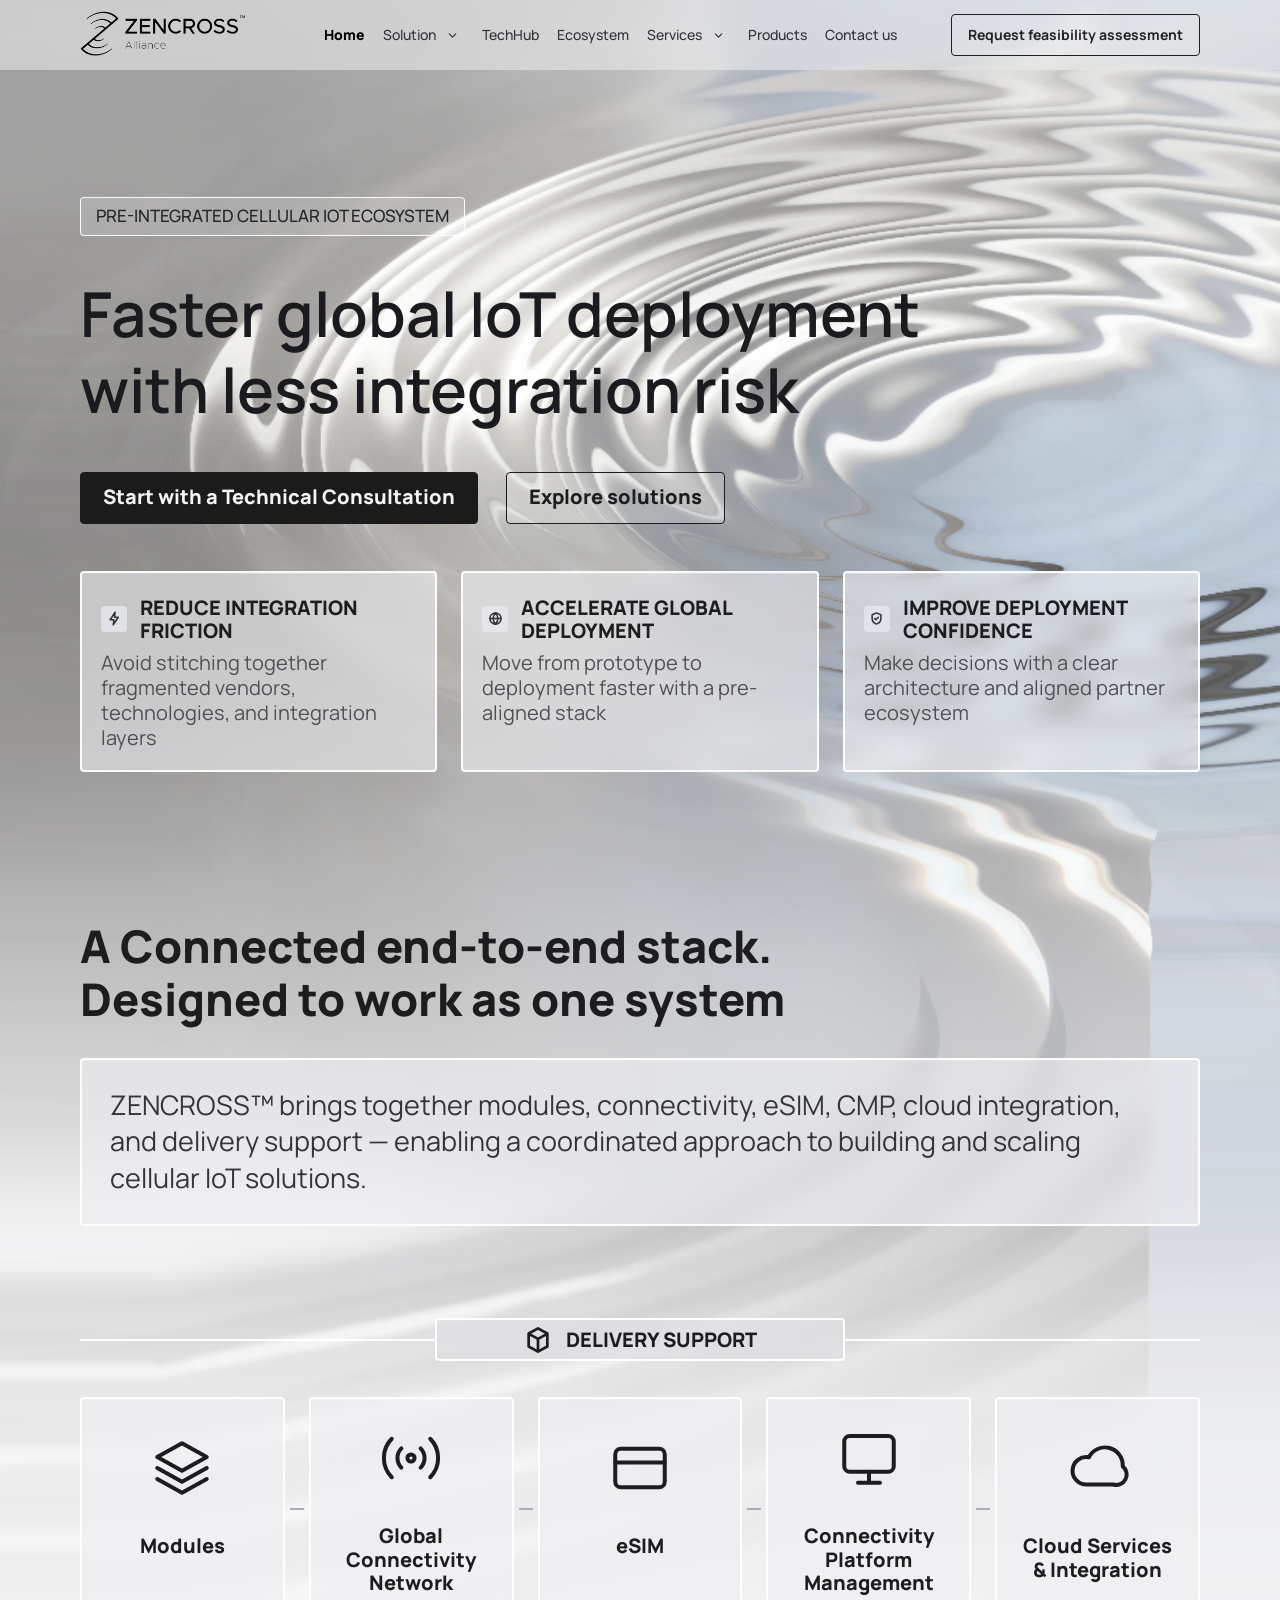
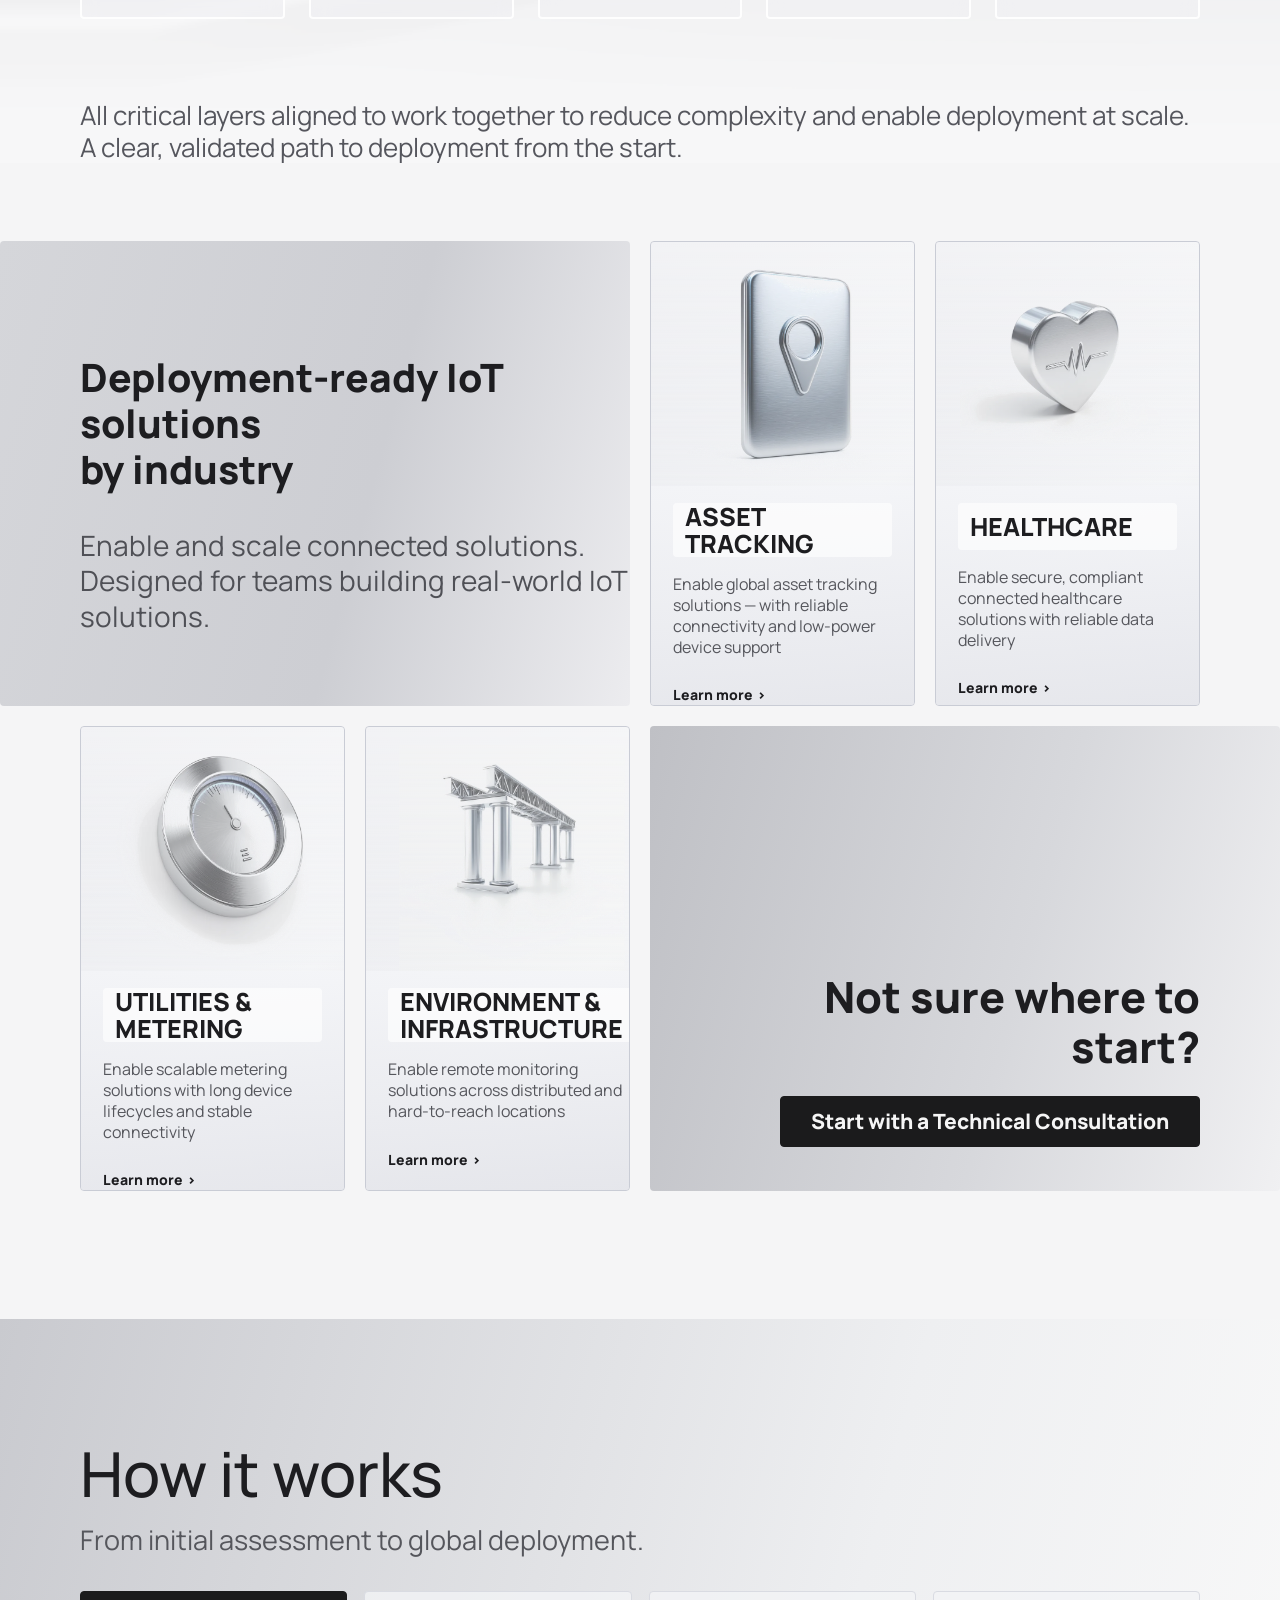
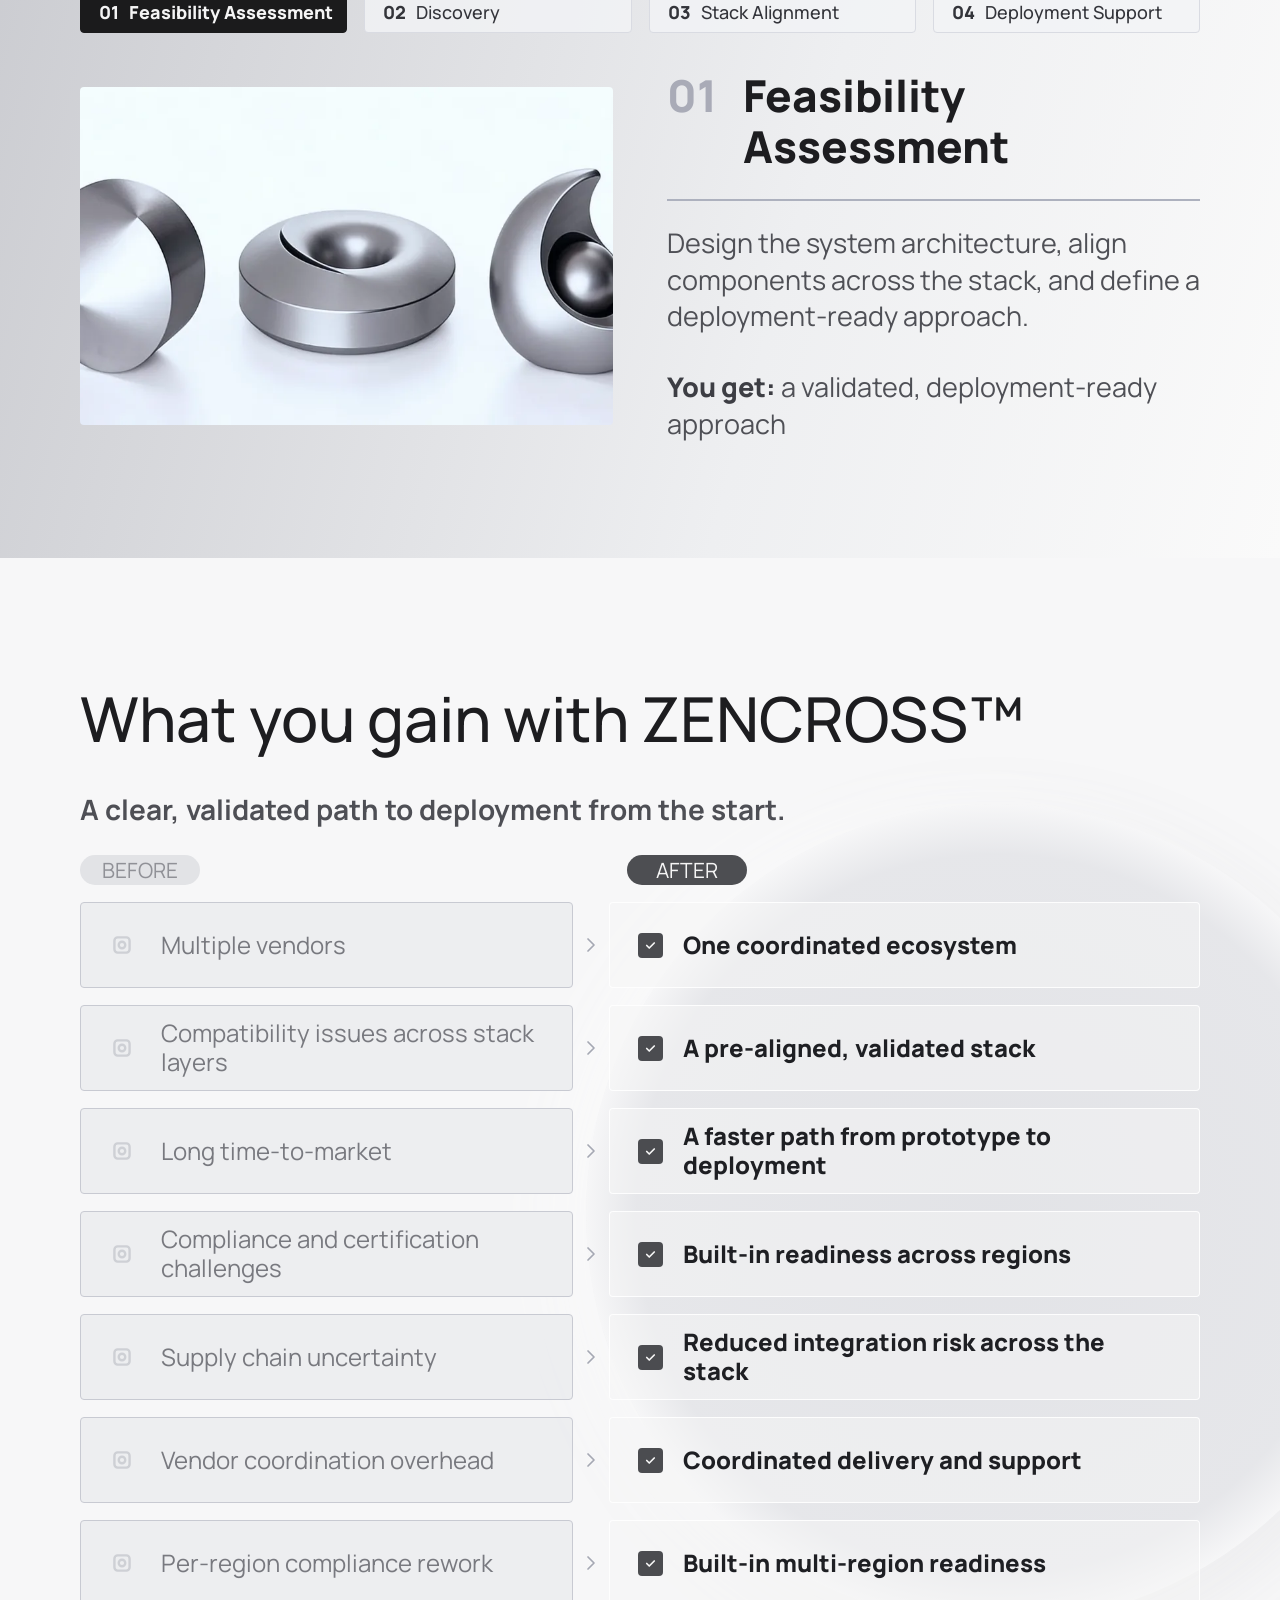
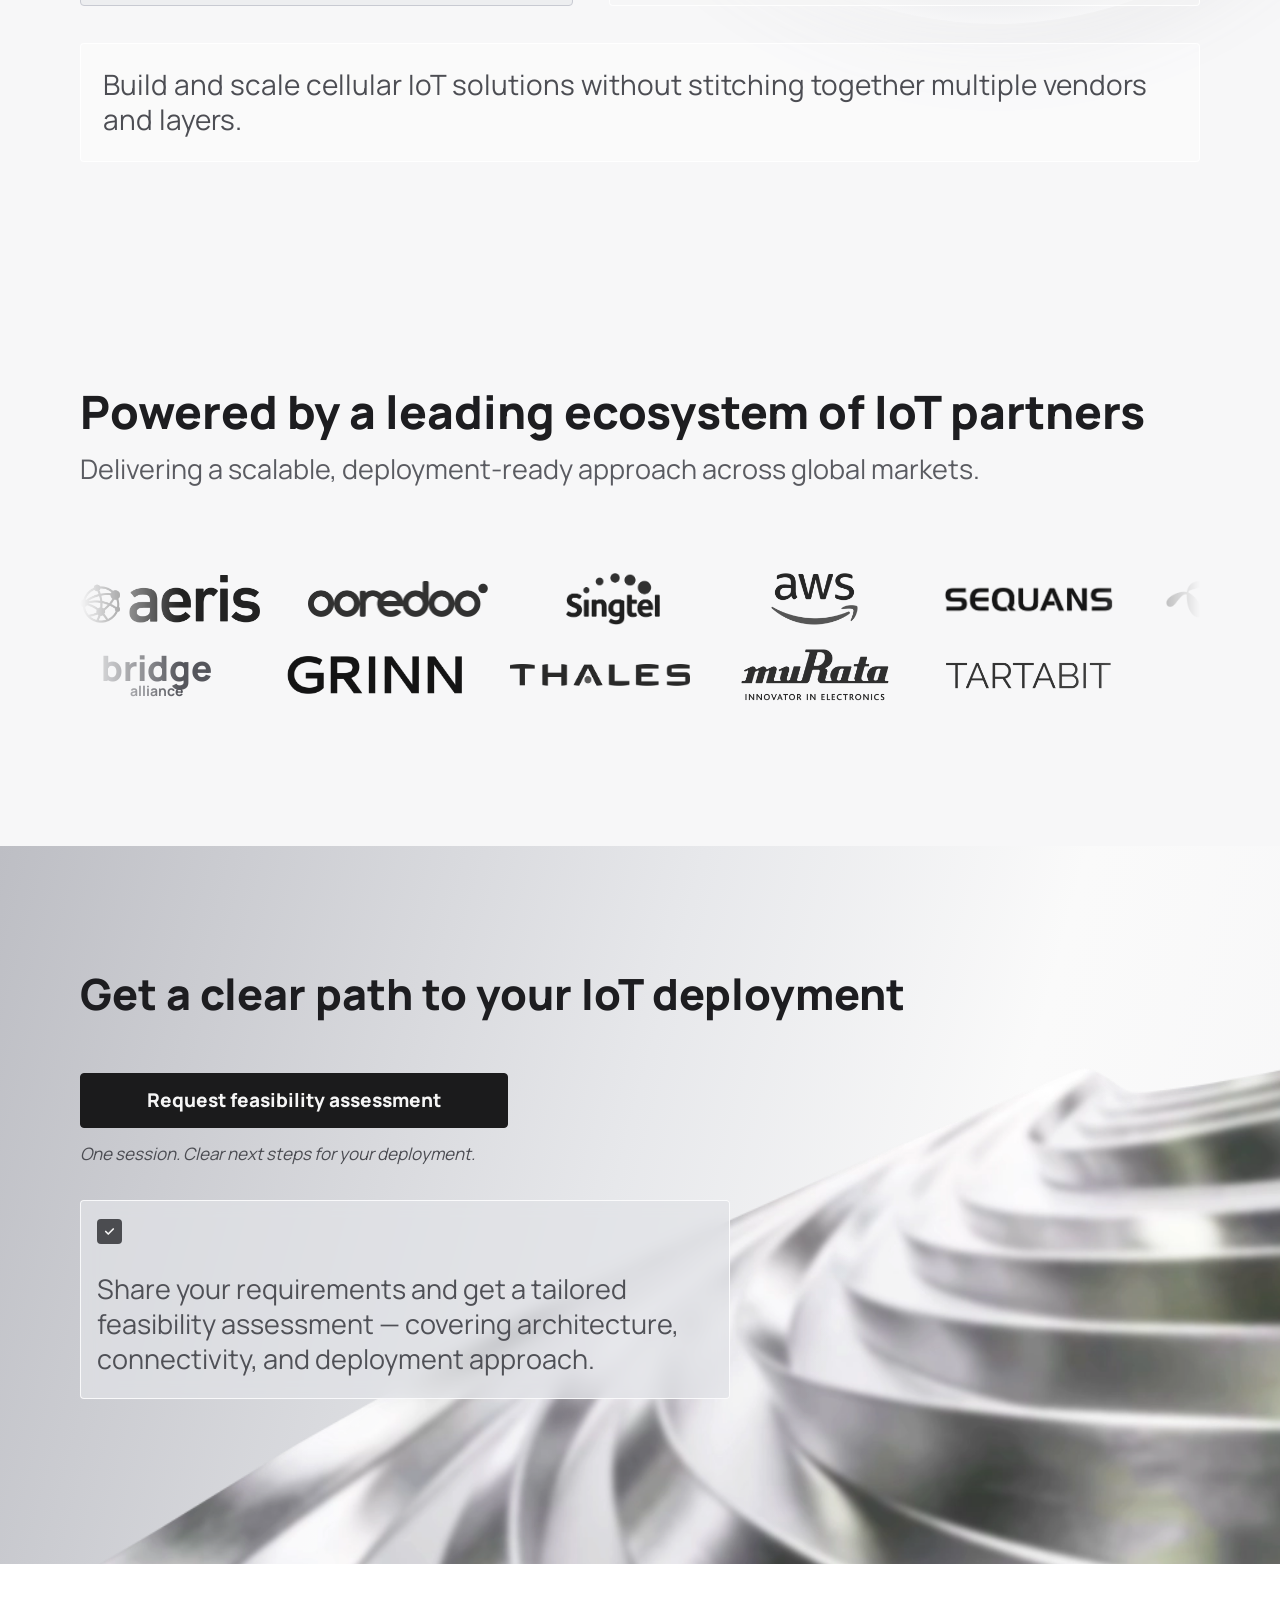
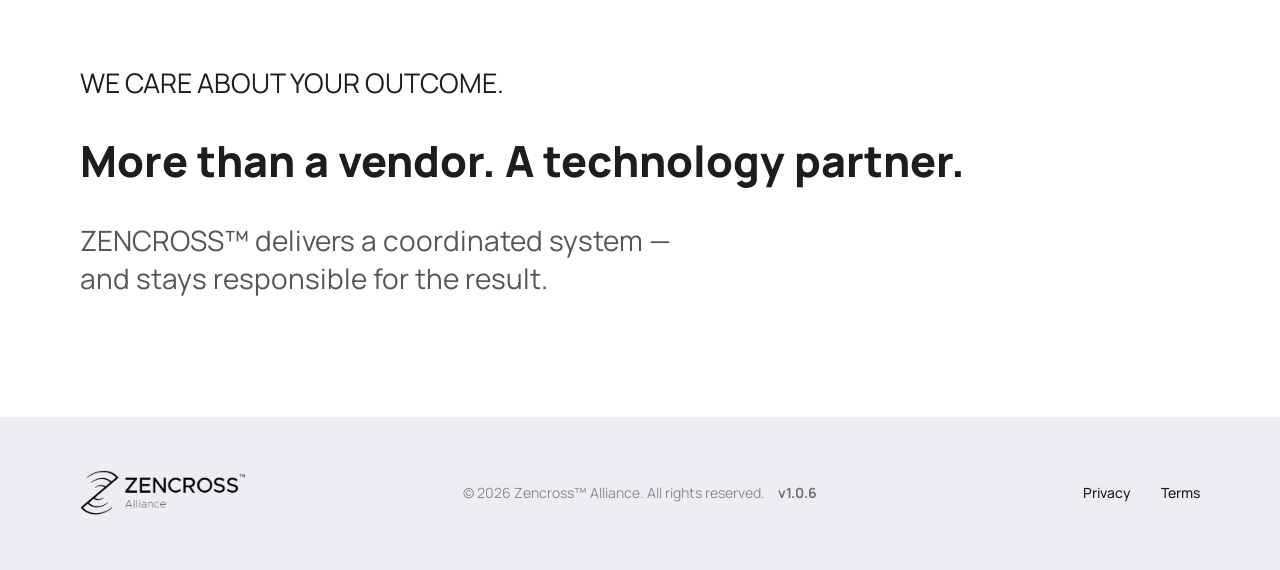
==== commit 26c4f57a: "Publish production site" ====
--- a/index.html
+++ b/index.html
@@ -472,5 +472,5 @@
 
 
 
-
-
+
+
